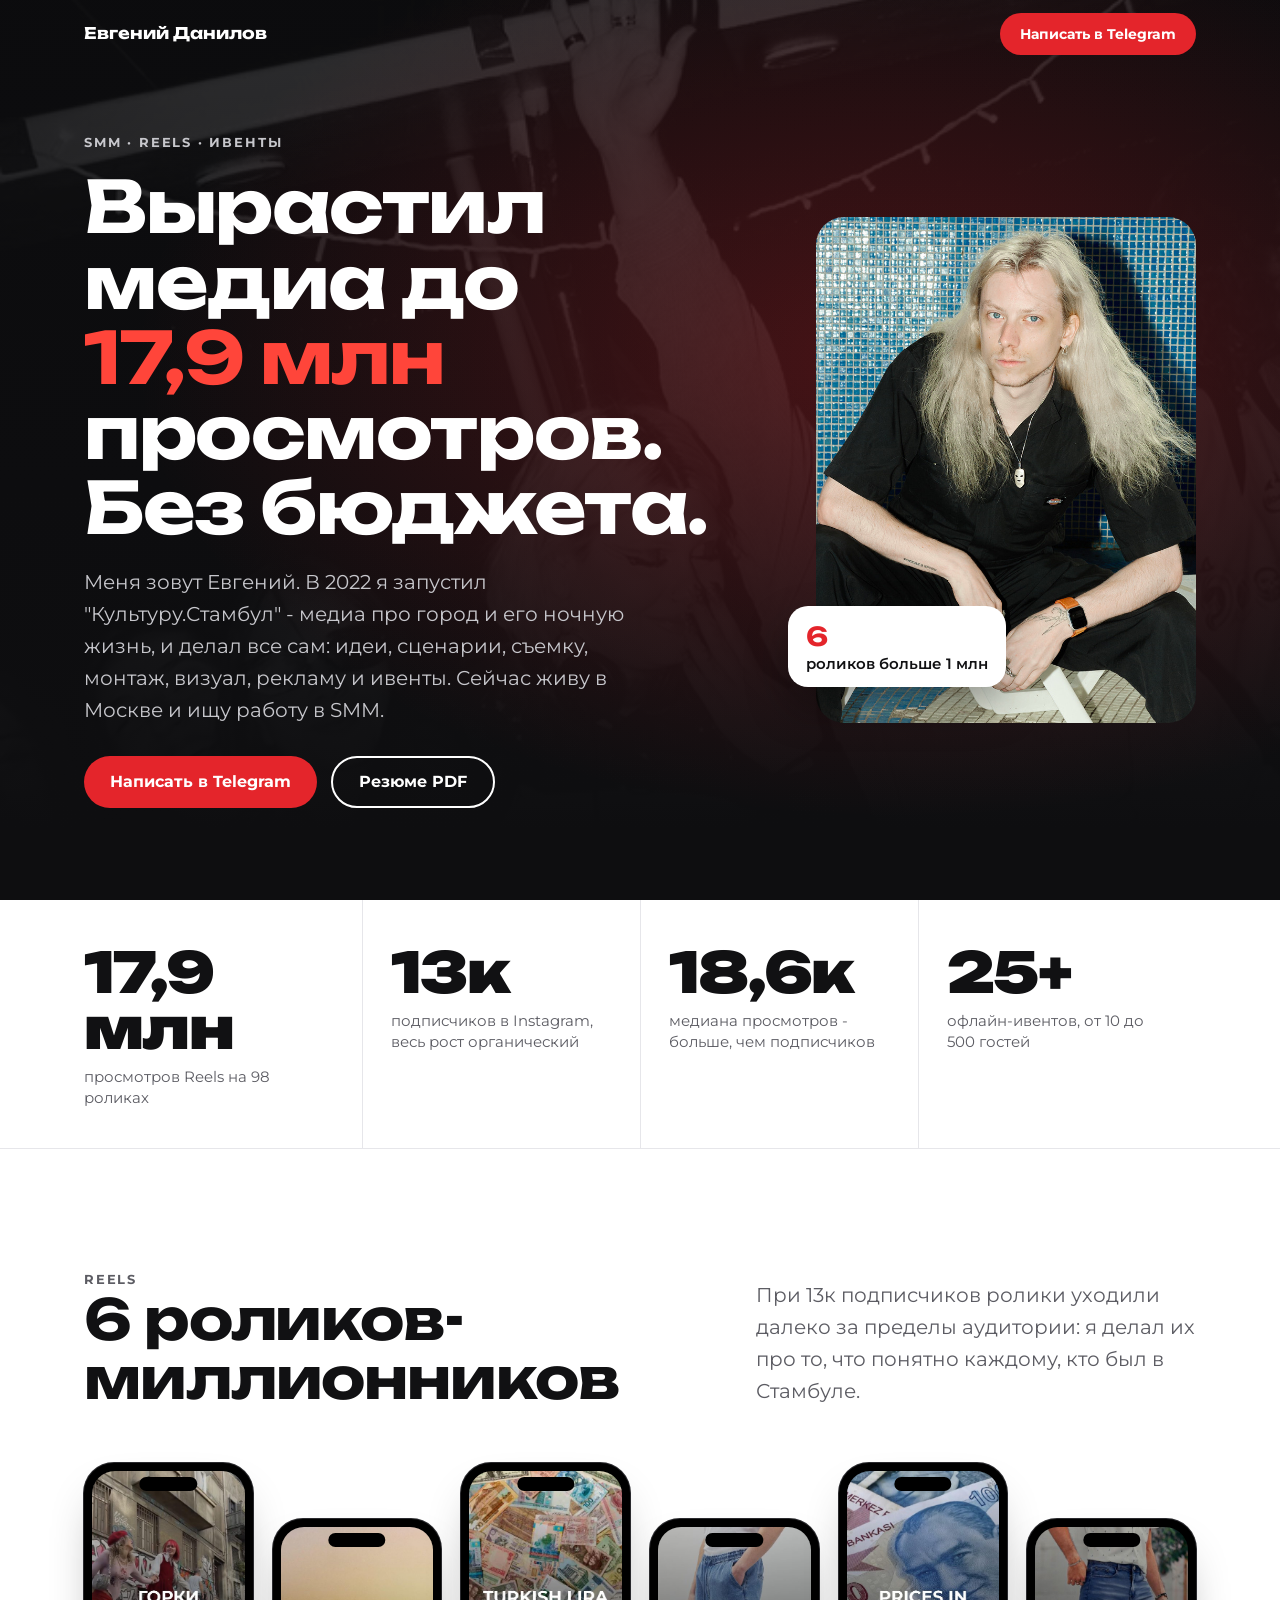
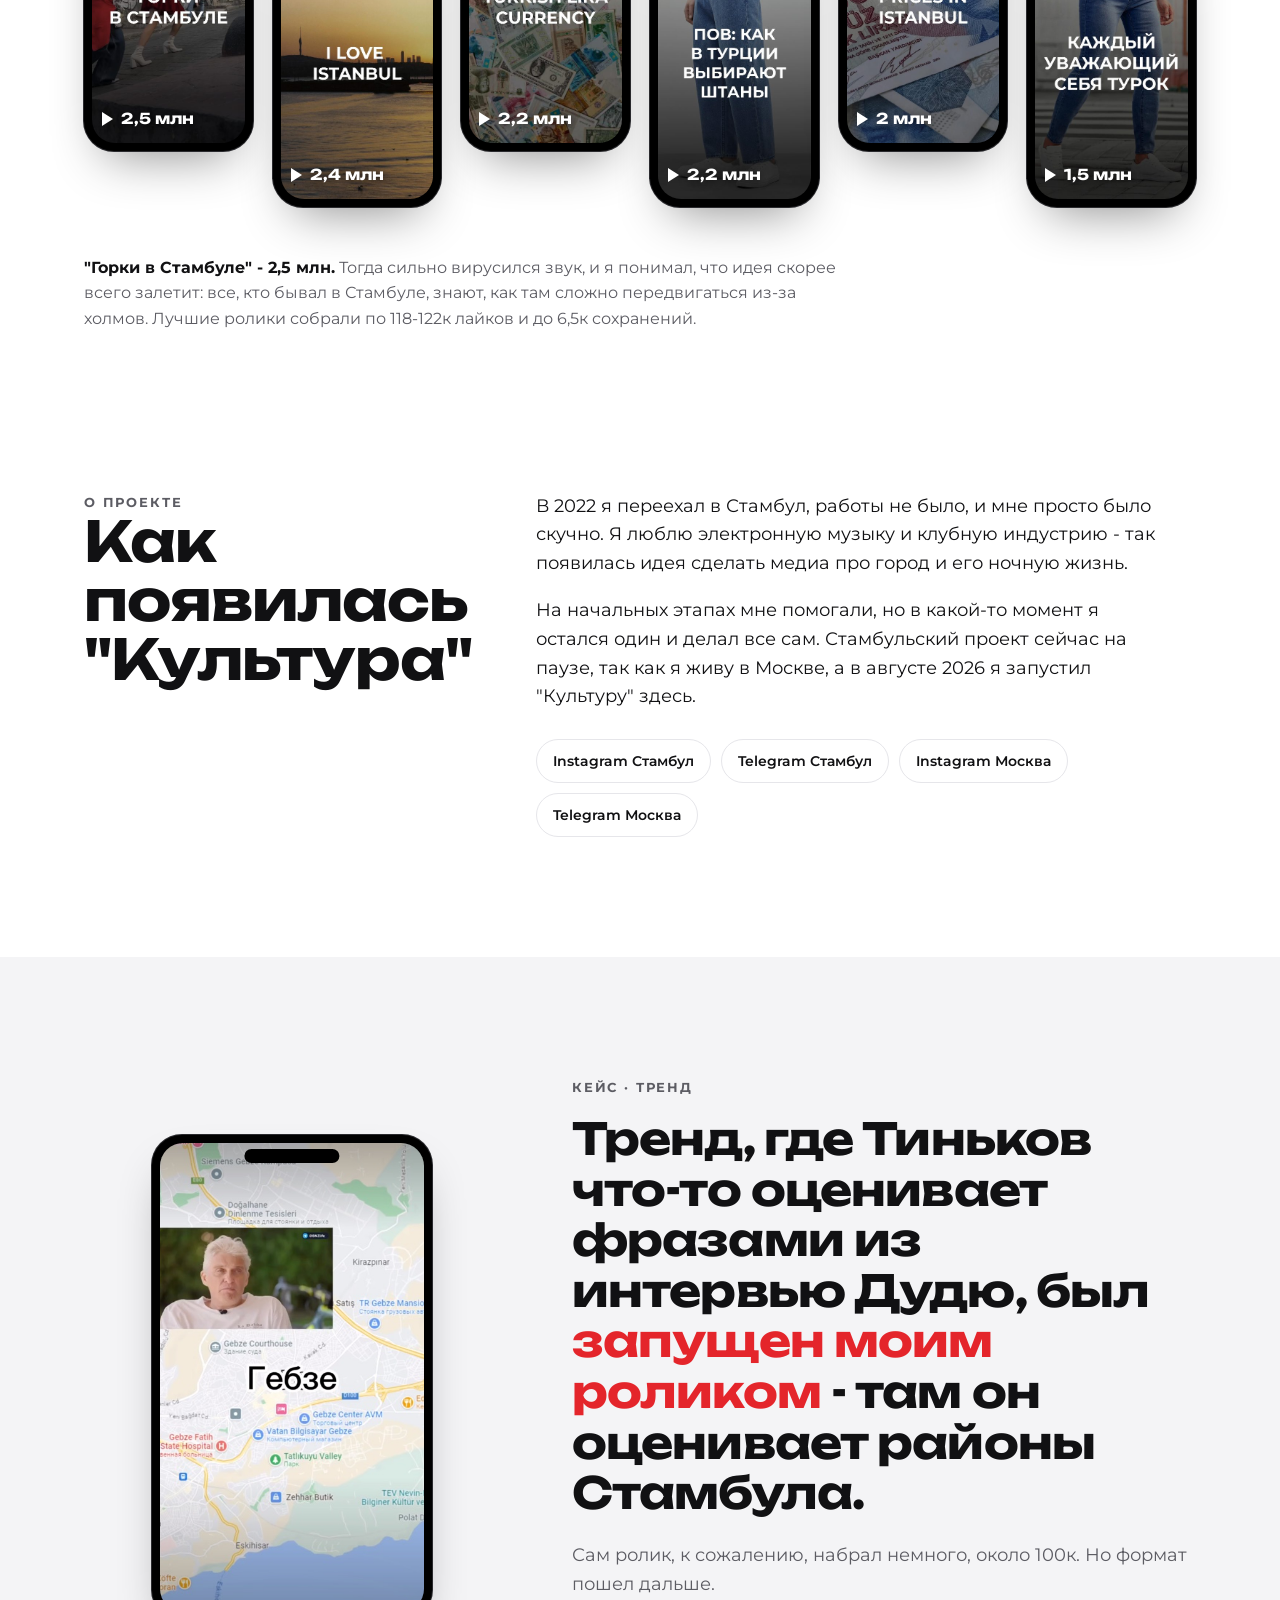
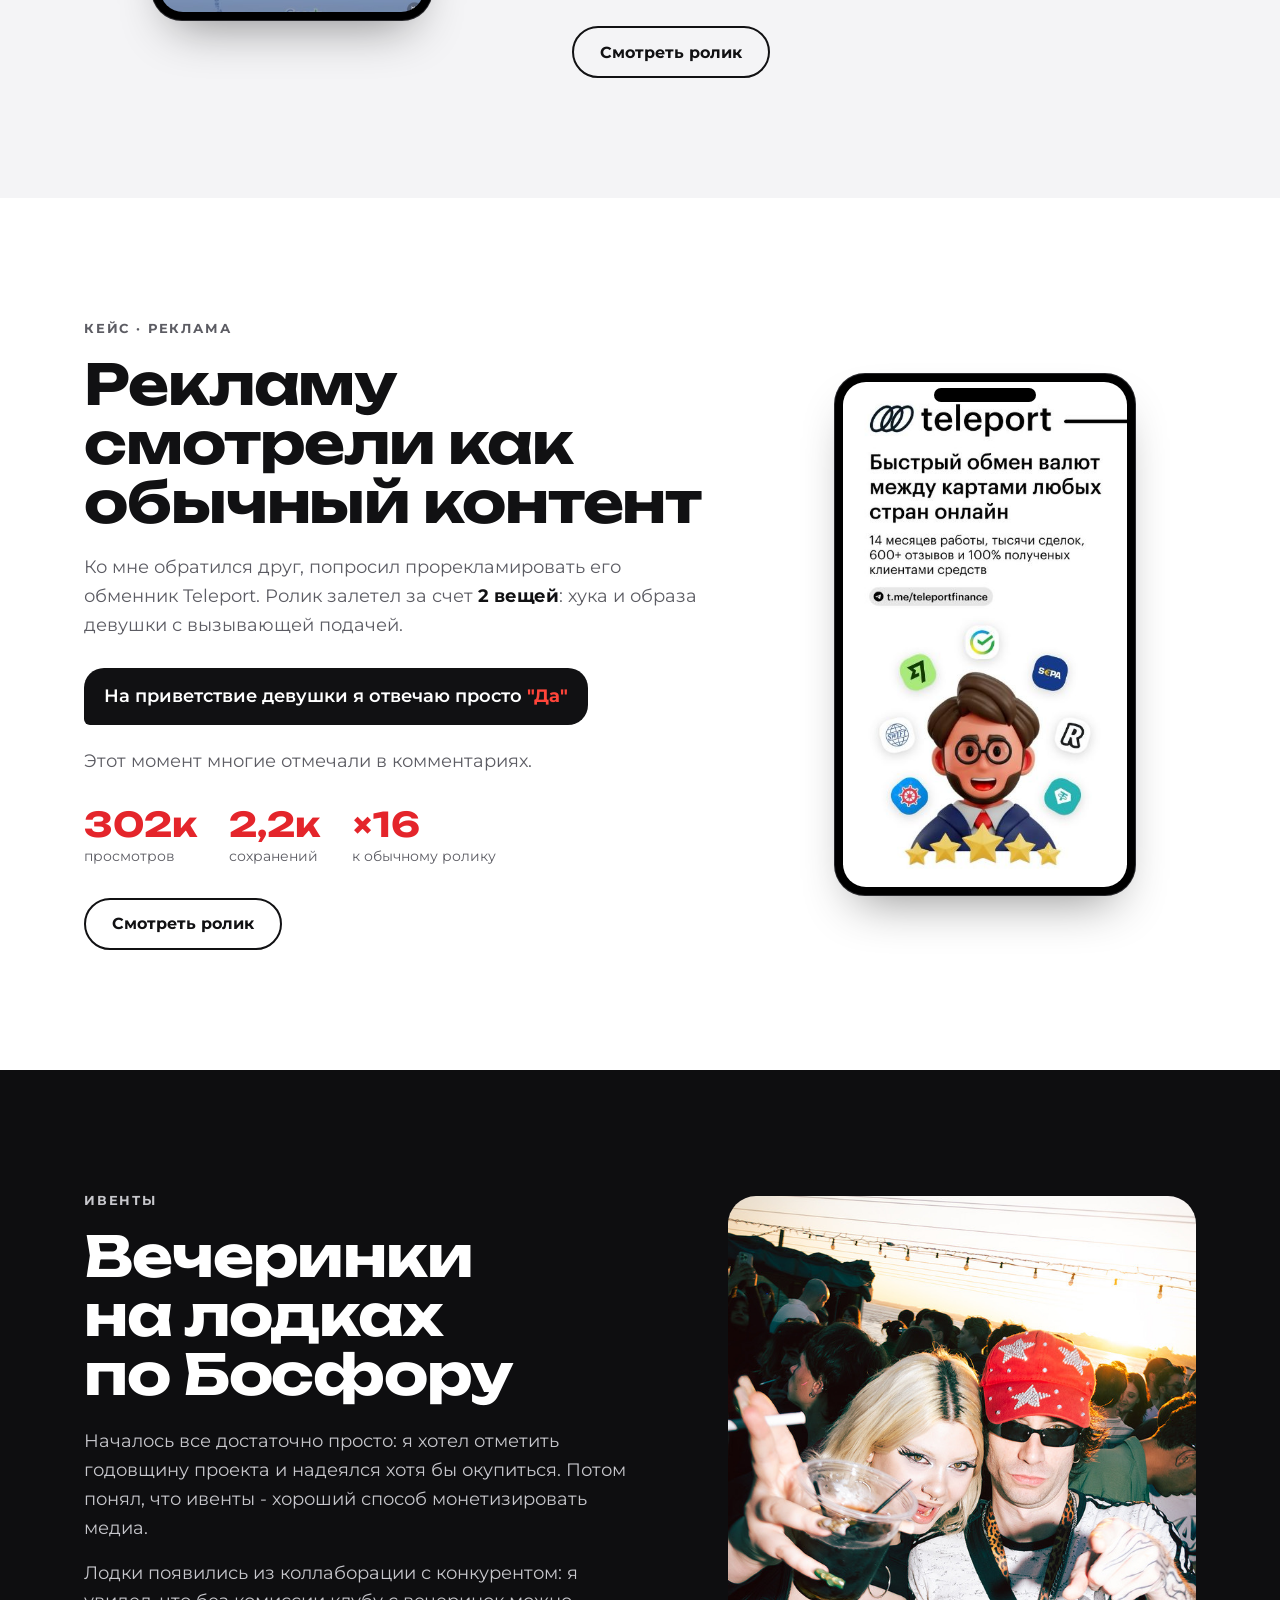
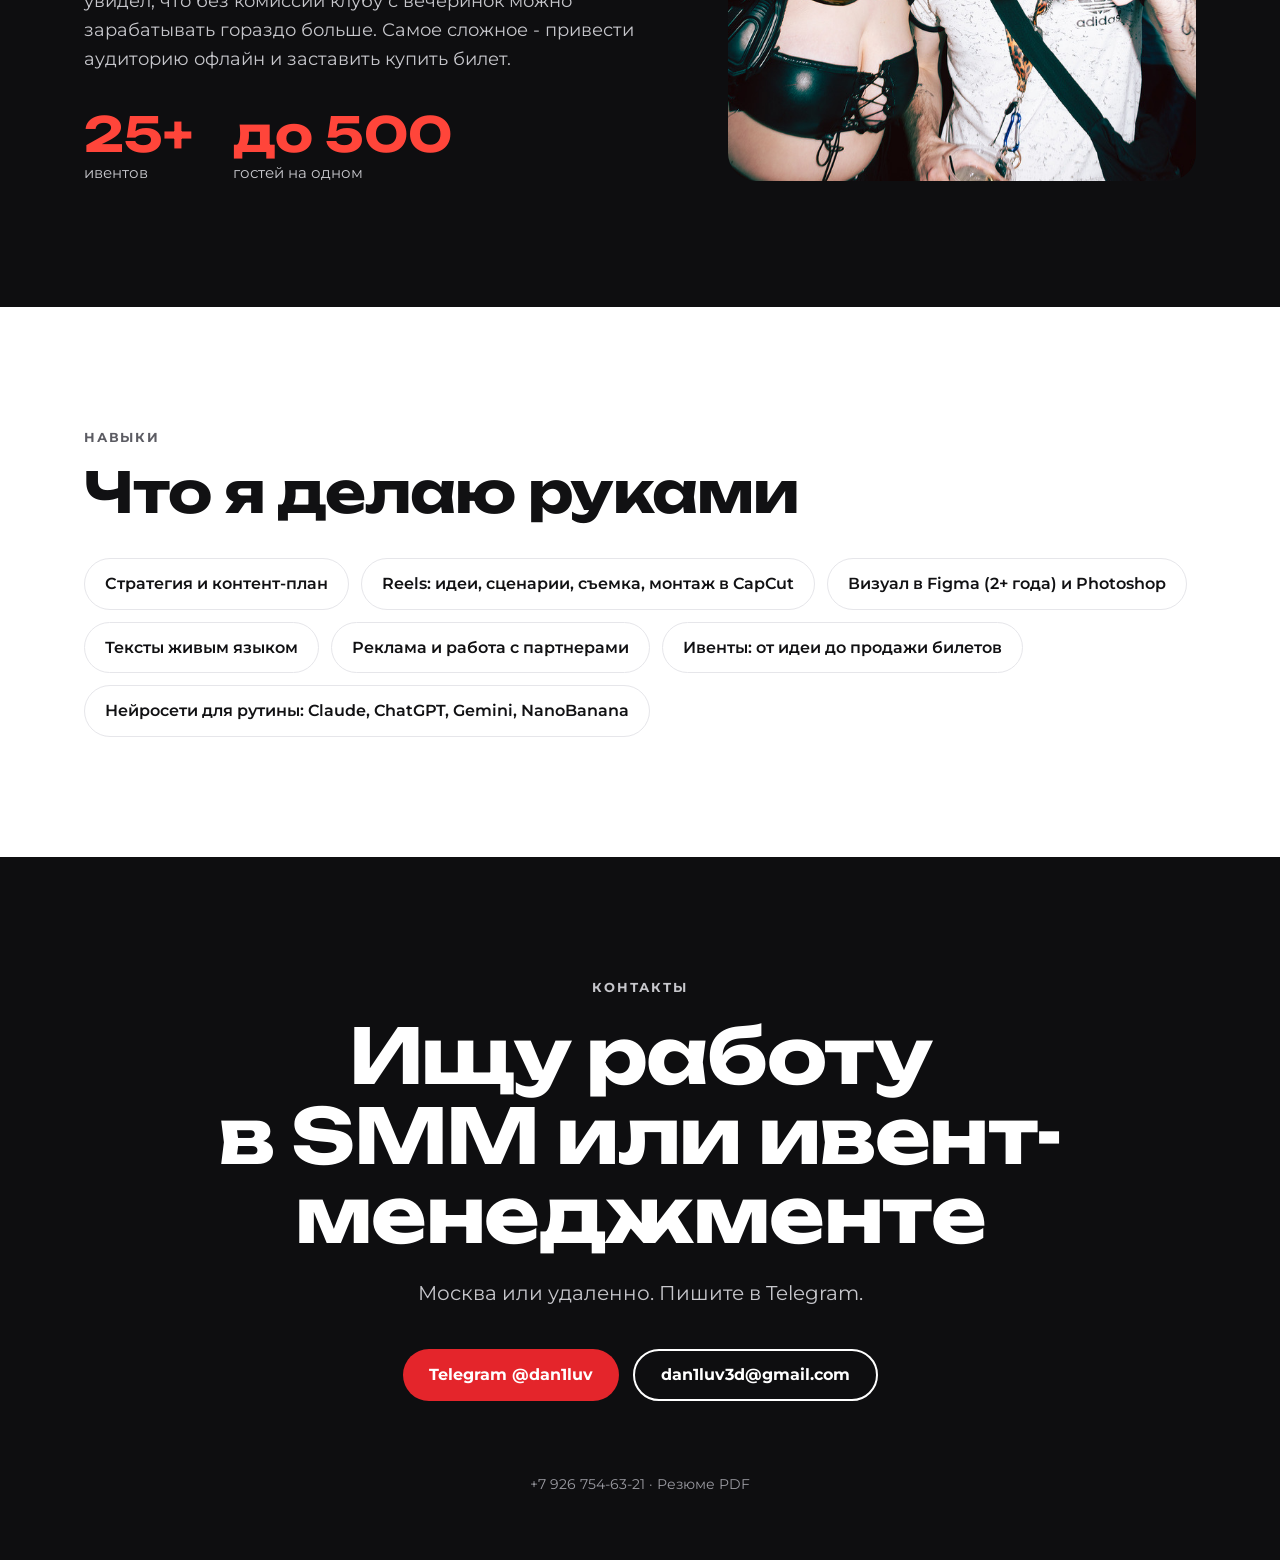
==== index.html @ 7346ef79 "Портфолио: первая версия Co-Authored-By: Claude Opus 5.5 <noreply@anthropic.com>" ====
<!doctype html>
<html lang="ru">
<head>
<meta charset="utf-8">
<meta name="viewport" content="width=device-width, initial-scale=1">
<title>Евгений Данилов - SMM и Reels</title>
<meta name="description" content="Вырастил медиа &quot;Культура.Стамбул&quot; с нуля без бюджета: 17,9 млн просмотров Reels, 6 роликов-миллионников, 25+ ивентов.">
<meta property="og:title" content="Евгений Данилов - SMM и Reels">
<meta property="og:description" content="17,9 млн просмотров Reels без бюджета. 6 роликов-миллионников. 25+ ивентов.">
<meta property="og:type" content="website">
<meta property="og:locale" content="ru_RU">
<meta property="og:url" content="https://dan1luv.github.io/">
<meta property="og:image" content="https://dan1luv.github.io/img/og.jpg">
<meta property="og:image:width" content="1200">
<meta property="og:image:height" content="630">
<meta name="twitter:card" content="summary_large_image">
<meta name="theme-color" content="#0e0e10">
<link rel="canonical" href="https://dan1luv.github.io/">
<link rel="icon" href="data:image/svg+xml,%3Csvg xmlns='http://www.w3.org/2000/svg' viewBox='0 0 64 64'%3E%3Crect width='64' height='64' rx='16' fill='%23e4252b'/%3E%3Ctext x='32' y='45' font-family='Arial Black,Arial,sans-serif' font-weight='900' font-size='36' fill='%23fff' text-anchor='middle'%3E%D0%95%D0%94%3C/text%3E%3C/svg%3E">
<script>document.documentElement.classList.add('js')</script>
<link rel="preconnect" href="https://fonts.googleapis.com">
<link rel="preconnect" href="https://fonts.gstatic.com" crossorigin>
<link href="https://fonts.googleapis.com/css2?family=Unbounded:wght@500;700;900&family=Montserrat:wght@400;500;600;700&display=swap" rel="stylesheet">
<style>
:root{
  --paper:#ffffff; --ink:#111113; --muted:#5c5c63; --line:#e6e6ea;
  --night:#0e0e10; --on-night:#ffffff; --on-night-2:#c7c7cc;
  --red:#e4252b; --red-hover:#c81d22; --red-on-night:#ff453a;
  --r:28px; --maxw:1160px;
  --display:"Unbounded", "Montserrat", system-ui, sans-serif;
  --body:"Montserrat", system-ui, -apple-system, "Segoe UI", sans-serif;
}
*{box-sizing:border-box;margin:0;padding:0}
html{scroll-behavior:smooth}
body{font-family:var(--body);font-size:18px;line-height:1.6;color:var(--ink);background:var(--paper);-webkit-font-smoothing:antialiased}
img{display:block;max-width:100%;height:auto}
a{color:inherit}
.wrap{max-width:var(--maxw);margin:0 auto;padding:0 24px}
.eyebrow{font-weight:700;font-size:13px;letter-spacing:.14em;text-transform:uppercase;color:var(--muted)}
.night .eyebrow{color:var(--on-night-2)}
h1,h2,h3{font-family:var(--display);font-weight:700;letter-spacing:-.02em;line-height:1.05}
h2{font-size:clamp(32px,5vw,56px)}
.lead{font-size:20px;color:var(--muted);max-width:620px}
.night{background:var(--night);color:var(--on-night)}
.night .lead{color:var(--on-night-2)}
.btn{display:inline-flex;align-items:center;gap:10px;min-height:52px;padding:0 26px;border-radius:999px;font-weight:700;font-size:16px;text-decoration:none;transition:background .2s,transform .2s,border-color .2s}
.btn-red{background:var(--red);color:#fff}
.btn-red:hover{background:var(--red-hover);transform:translateY(-2px)}
.btn-ghost{border:2px solid currentColor}
.btn-ghost:hover{transform:translateY(-2px)}
.btn:focus-visible,.reel:focus-visible,.chip:focus-visible{outline:3px solid var(--red-on-night);outline-offset:4px}

.bar{position:fixed;inset:0 0 auto 0;z-index:20;transition:background .3s,box-shadow .3s}
.bar .wrap{display:flex;align-items:center;justify-content:space-between;height:68px}
.bar .name:focus-visible{outline:3px solid var(--red-on-night);outline-offset:4px;border-radius:6px}
.bar .name{font-family:var(--display);font-weight:700;font-size:16px;color:#fff;text-decoration:none;transition:color .3s}
.bar .btn{min-height:42px;padding:0 20px;font-size:14px;gap:0}
.bar.dim{background:rgba(14,14,16,.72);backdrop-filter:blur(14px);-webkit-backdrop-filter:blur(14px)}
.bar.solid{background:rgba(255,255,255,.92);backdrop-filter:blur(14px);-webkit-backdrop-filter:blur(14px);box-shadow:0 1px 0 var(--line)}
.bar.solid .name{color:var(--ink)}

.hero{min-height:100vh;min-height:100svh;display:flex;align-items:center;padding:104px 0 64px;position:relative;overflow:hidden}
.hero::before{content:"";position:absolute;inset:0;background:url(img/party.jpg) center/cover;opacity:.18;filter:grayscale(1) contrast(1.1)}
.hero::after{content:"";position:absolute;inset:0;background:radial-gradient(ellipse at 70% 40%,rgba(228,37,43,.28),transparent 60%),linear-gradient(180deg,rgba(14,14,16,.2),var(--night) 92%)}
.hero .wrap{position:relative;z-index:1;display:grid;grid-template-columns:1.25fr .75fr;gap:56px;align-items:center}
.hero h1{font-size:clamp(38px,min(5.6vw,8.2vh),80px);margin:16px 0 20px}
.hero h1 em{font-style:normal;color:var(--red-on-night)}
.hero .lead{font-size:20px;max-width:560px}
.hero .ctas{display:flex;flex-wrap:wrap;gap:14px;margin-top:30px}
.hero .ctas .btn-ghost{color:#fff}
.hero-photo{position:relative;justify-self:end;width:min(100%,380px)}
.hero-photo img{border-radius:var(--r);aspect-ratio:3/4;object-fit:cover;object-position:50% 15%;width:100%}
.hero-photo .tag{position:absolute;left:-28px;bottom:36px;background:var(--paper);color:var(--ink);border-radius:20px;padding:14px 18px;box-shadow:0 20px 40px rgba(0,0,0,.35);font-weight:600;font-size:15px;line-height:1.3}
.hero-photo .tag b{display:block;font-family:var(--display);font-size:26px;color:var(--red)}

.stats{border-bottom:1px solid var(--line)}
.stats .wrap{display:grid;grid-template-columns:repeat(4,1fr)}
.stat{padding:44px 24px 40px 0}
.stat+.stat{padding-left:28px;border-left:1px solid var(--line)}
.stat b{display:block;font-family:var(--display);font-weight:900;font-size:clamp(34px,4.4vw,56px);letter-spacing:-.03em;line-height:1}
.stat span{display:block;margin-top:10px;font-size:15px;color:var(--muted);line-height:1.4}

.reels{padding:120px 0}
.reels .head{display:flex;justify-content:space-between;align-items:flex-end;gap:40px;margin-bottom:56px}
.reels .head .lead{max-width:440px}
.wall{align-items:start;display:grid;grid-template-columns:repeat(6,1fr);gap:20px}
.reel{position:relative;display:block;text-decoration:none;color:#fff;border-radius:30px;padding:8px;background:#000;box-shadow:0 0 0 1px #2a2a2e,0 24px 50px -20px rgba(0,0,0,.45);transition:transform .35s cubic-bezier(.2,.8,.2,1)}
.wall .reel:nth-child(even){margin-top:56px}
.reel::before{content:"";position:absolute;top:14px;left:50%;transform:translateX(-50%);width:34%;height:14px;border-radius:999px;background:#000;z-index:2}
.reel .screen{position:relative;border-radius:23px;overflow:hidden;aspect-ratio:9/16}
.reel img{width:100%;height:100%;object-fit:cover;transition:transform .5s}
.reel .views{position:absolute;left:10px;right:10px;bottom:12px;display:flex;align-items:center;gap:8px;font-weight:700;font-size:15px;text-shadow:0 1px 8px rgba(0,0,0,.6)}
.reel .views::before{content:"";width:0;height:0;border-left:11px solid #fff;border-top:7px solid transparent;border-bottom:7px solid transparent}
.reel .views b{font-family:var(--display)}
.reel:hover{transform:translateY(-10px) rotate(-1deg)}
.reel:hover img{transform:scale(1.06)}
.reels .note{margin-top:48px;color:var(--muted);font-size:16px;max-width:760px}
.reels .note b{color:var(--ink)}

.story{padding:40px 0 120px}
.story .wrap{display:grid;grid-template-columns:.7fr 1.3fr;gap:64px}
.story p{max-width:640px}
.story p+p{margin-top:18px}
.links{display:flex;flex-wrap:wrap;gap:10px;margin-top:28px}
.chip{display:inline-flex;align-items:center;min-height:44px;padding:0 16px;border:1px solid var(--line);border-radius:999px;font-size:14px;font-weight:600;text-decoration:none;transition:border-color .2s}
.chip:hover{border-color:var(--ink)}

.case{padding:120px 0}
.case .wrap{display:grid;grid-template-columns:1fr 1fr;gap:72px;align-items:center}
.quote{font-family:var(--display);font-weight:700;font-size:clamp(28px,3.6vw,44px);line-height:1.15;letter-spacing:-.02em;margin-top:16px}
.quote mark{background:none;color:var(--red)}
.case p:not(.quote):not(.eyebrow){margin-top:22px;color:var(--muted)}
.case p b{color:var(--ink)}
.case h2{margin-top:16px}
.phone-lg{justify-self:center;width:min(100%,300px)}
.kpis{display:flex;gap:32px;margin-top:32px;flex-wrap:wrap}
.kpis div b{display:block;font-family:var(--display);font-size:34px;color:var(--red);line-height:1;white-space:nowrap}
.kpis div span{font-size:14px;color:var(--muted)}
.hook{display:inline-block;margin-top:28px;background:var(--ink);color:#fff;border-radius:20px 20px 20px 6px;padding:14px 20px;font-weight:600}
.hook b{color:var(--red-on-night)}
.trend{background:#f4f4f6}
.trend .wrap{grid-template-columns:.8fr 1.2fr}
.trend .phone-lg{order:-1;width:min(100%,280px)}
.trend .btn,.case-btn{margin-top:28px}

.events{padding:120px 0}
.events .wrap{display:grid;grid-template-columns:1.1fr .9fr;gap:72px;align-items:center}
.events h2{margin:16px 0 24px}
.events p{color:var(--on-night-2);max-width:560px}
.events p+p{margin-top:16px}
.events .big{display:flex;flex-wrap:wrap;gap:24px 40px;margin-top:36px}
.events .big b{display:block;white-space:nowrap;font-family:var(--display);font-size:clamp(38px,6vw,48px);color:var(--red-on-night);line-height:1}
.events .big span{color:var(--on-night-2);font-size:15px}
.events figure img{border-radius:var(--r);aspect-ratio:4/5;object-fit:cover;width:100%}

.skills{padding:120px 0}
.skills h2{margin-top:16px}
.skills ul{list-style:none;display:flex;flex-wrap:wrap;gap:12px;margin-top:36px}
.skills li{border:1px solid var(--line);border-radius:999px;padding:12px 20px;font-weight:600;font-size:16px}
.contact{padding:120px 0 64px;text-align:center}
.contact h2{font-size:clamp(36px,6vw,76px);max-width:900px;margin:18px auto 0}
.contact .lead{margin:22px auto 0}
.contact .ctas{display:flex;justify-content:center;flex-wrap:wrap;gap:14px;margin-top:40px}
.contact .ctas .btn-ghost{color:#fff}
.contact small{display:block;margin-top:72px;color:#9a9aa1;font-size:14px}
.contact small a{text-decoration:none}

.js .rv{opacity:0;transform:translateY(28px);transition:opacity .8s ease,transform .8s cubic-bezier(.2,.8,.2,1)}
.js .rv.in{opacity:1;transform:none}
@media (prefers-reduced-motion:reduce){
  html{scroll-behavior:auto}
  .js .rv{opacity:1;transform:none;transition:none}
  .reel,.reel img,.btn{transition:none}
}
@media (max-width:980px){
  .wall{grid-template-columns:repeat(3,1fr)}
  .wall .reel:nth-child(even){margin-top:0}
  .wall .reel:nth-child(3n+2){margin-top:40px}
  .story .wrap,.case .wrap,.events .wrap{grid-template-columns:1fr;gap:40px}
  .reels .head{flex-direction:column;align-items:flex-start}
  .trend .phone-lg{order:0}
}
@media (max-width:720px){
  body{font-size:17px}
  .hero .wrap{grid-template-columns:1fr;gap:40px}
  .hero-photo{justify-self:start;width:min(80%,320px)}
  .hero-photo .tag{left:auto;right:-16px}
  .stats .wrap{grid-template-columns:1fr 1fr}
  .stat{padding:28px 12px 28px 0}
  .stat:nth-child(3){padding-left:0;border-left:0}
  .stat:nth-child(n+3){border-top:1px solid var(--line)}
  .wall{grid-template-columns:repeat(2,1fr);gap:14px}
  .wall .reel:nth-child(3n+2){margin-top:0}
  .wall .reel:nth-child(even){margin-top:36px}
  .reels,.case,.events,.skills{padding:80px 0}
  .bar .name{font-size:14px}
  .bar .btn{padding:0 16px;white-space:nowrap}
  .bar .name{white-space:nowrap}
  .bar .long{display:none}
}
</style>
</head>
<body>

<header class="bar" id="bar">
  <div class="wrap">
    <a class="name" href="#top">Евгений Данилов</a>
    <a class="btn btn-red" href="https://t.me/dan1luv" target="_blank" rel="noopener"><span class="long">Написать в&nbsp;</span>Telegram</a>
  </div>
</header>

<section class="hero night" id="top">
  <div class="wrap">
    <div>
      <p class="eyebrow">SMM · Reels · Ивенты</p>
      <h1>Вырастил медиа до <em>17,9&nbsp;млн</em> просмотров. Без бюджета.</h1>
      <p class="lead">Меня зовут Евгений. В 2022 я запустил "Культуру.Стамбул" - медиа про город и его ночную жизнь, и делал все сам: идеи, сценарии, съемку, монтаж, визуал, рекламу и ивенты. Сейчас живу в Москве и ищу работу в&nbsp;SMM.</p>
      <div class="ctas">
        <a class="btn btn-red" href="https://t.me/dan1luv" target="_blank" rel="noopener">Написать в Telegram</a>
        <a class="btn btn-ghost" href="https://drive.google.com/file/d/1KiIh1RaxD5HJk7oYUKaZbSrT0aZKg1KQ/view" target="_blank" rel="noopener">Резюме PDF</a>
      </div>
    </div>
    <div class="hero-photo rv">
      <img src="img/portrait.jpg" alt="Евгений Данилов" width="724" height="1086" fetchpriority="high">
      <div class="tag"><b>6</b>роликов больше 1 млн</div>
    </div>
  </div>
</section>

<section class="stats">
  <div class="wrap">
    <div class="stat rv"><b>17,9 млн</b><span>просмотров Reels на 98 роликах</span></div>
    <div class="stat rv"><b>13к</b><span>подписчиков в Instagram, весь рост органический</span></div>
    <div class="stat rv"><b>18,6к</b><span>медиана просмотров - больше, чем подписчиков</span></div>
    <div class="stat rv"><b>25+</b><span>офлайн-ивентов, от 10 до 500 гостей</span></div>
  </div>
</section>

<section class="reels" id="reels">
  <div class="wrap">
    <div class="head">
      <div>
        <p class="eyebrow">Reels</p>
        <h2 class="rv">6 роликов-<br>миллионников</h2>
      </div>
      <p class="lead rv">При 13к подписчиков ролики уходили далеко за пределы аудитории: я делал их про то, что понятно каждому, кто был в Стамбуле.</p>
    </div>
    <div class="wall">
      <a class="reel rv" href="https://www.instagram.com/reel/CxnhL2Et0W3/" target="_blank" rel="noopener"><div class="screen"><img src="img/reel-gorki.jpg" alt="Ролик Горки в Стамбуле" loading="lazy" width="420" height="747"><div class="views"><b>2,5 млн</b></div></div></a>
      <a class="reel rv" href="https://www.instagram.com/reel/C-96shXiM6N/" target="_blank" rel="noopener"><div class="screen"><img src="img/reel-oldays.jpg" alt="Ролик I love Istanbul" loading="lazy" width="420" height="747"><div class="views"><b>2,4 млн</b></div></div></a>
      <a class="reel rv" href="https://www.instagram.com/reel/C-w0KgyCMvy/" target="_blank" rel="noopener"><div class="screen"><img src="img/reel-lira.jpg" alt="Ролик Turkish Lira Currency" loading="lazy" width="420" height="747"><div class="views"><b>2,2 млн</b></div></div></a>
      <a class="reel rv" href="https://www.instagram.com/reel/CujcWejNJ4q/" target="_blank" rel="noopener"><div class="screen"><img src="img/reel-shtany.jpg" alt="Ролик ПОВ: как в Турции выбирают штаны" loading="lazy" width="420" height="747"><div class="views"><b>2,2 млн</b></div></div></a>
      <a class="reel rv" href="https://www.instagram.com/reel/C-U3ekOClpS/" target="_blank" rel="noopener"><div class="screen"><img src="img/reel-prices.jpg" alt="Ролик Prices in Istanbul" loading="lazy" width="420" height="747"><div class="views"><b>2 млн</b></div></div></a>
      <a class="reel rv" href="https://www.instagram.com/reel/CwxdGH5tsgr/" target="_blank" rel="noopener"><div class="screen"><img src="img/reel-turok.jpg" alt="Ролик Каждый уважающий себя турок" loading="lazy" width="420" height="747"><div class="views"><b>1,5 млн</b></div></div></a>
    </div>
    <p class="note rv"><b>"Горки в Стамбуле" - 2,5 млн.</b> Тогда сильно вирусился звук, и я понимал, что идея скорее всего залетит: все, кто бывал в Стамбуле, знают, как там сложно передвигаться из-за холмов. Лучшие ролики собрали по 118-122к лайков и до 6,5к сохранений.</p>
  </div>
</section>

<section class="story">
  <div class="wrap">
    <div>
      <p class="eyebrow">О проекте</p>
      <h2 class="rv">Как появилась "Культура"</h2>
    </div>
    <div class="rv">
      <p>В 2022 я переехал в Стамбул, работы не было, и мне просто было скучно. Я люблю электронную музыку и клубную индустрию - так появилась идея сделать медиа про город и его ночную жизнь.</p>
      <p>На начальных этапах мне помогали, но в какой-то момент я остался один и делал все сам. Стамбульский проект сейчас на паузе, так как я живу в Москве, а в августе 2026 я запустил "Культуру" здесь.</p>
      <div class="links">
        <a class="chip" href="https://www.instagram.com/istanbul.culture/" target="_blank" rel="noopener">Instagram Стамбул</a>
        <a class="chip" href="https://t.me/istanbulculture" target="_blank" rel="noopener">Telegram Стамбул</a>
        <a class="chip" href="https://www.instagram.com/culture.moscow/" target="_blank" rel="noopener">Instagram Москва</a>
        <a class="chip" href="https://t.me/msccult" target="_blank" rel="noopener">Telegram Москва</a>
      </div>
    </div>
  </div>
</section>

<section class="case trend">
  <div class="wrap">
    <div>
      <p class="eyebrow">Кейс · Тренд</p>
      <p class="quote rv">Тренд, где Тиньков что-то оценивает фразами из интервью Дудю, был <mark>запущен моим роликом</mark> - там он оценивает районы Стамбула.</p>
      <p class="rv">Сам ролик, к сожалению, набрал немного, около 100к. Но формат пошел дальше.</p>
      <a class="btn btn-ghost rv" href="https://www.instagram.com/reel/CuFLv8pRCA3/" target="_blank" rel="noopener">Смотреть ролик</a>
    </div>
    <div class="phone-lg rv">
      <a class="reel" href="https://www.instagram.com/reel/CuFLv8pRCA3/" target="_blank" rel="noopener"><div class="screen"><img src="img/reel-tinkov.jpg" alt="Ролик: Тиньков оценивает районы Стамбула" loading="lazy" width="444" height="747"></div></a>
    </div>
  </div>
</section>

<section class="case">
  <div class="wrap">
    <div>
      <p class="eyebrow">Кейс · Реклама</p>
      <h2 class="rv">Рекламу смотрели как обычный&nbsp;контент</h2>
      <p class="rv">Ко мне обратился друг, попросил прорекламировать его обменник Teleport. Ролик залетел за счет <b>2 вещей</b>: хука и образа девушки с вызывающей подачей.</p>
      <div class="hook rv">На приветствие девушки я отвечаю просто <b>"Да"</b></div>
      <p class="rv">Этот момент многие отмечали в комментариях.</p>
      <div class="kpis rv">
        <div><b>302к</b><span>просмотров</span></div>
        <div><b>2,2к</b><span>сохранений</span></div>
        <div><b>×16</b><span>к обычному ролику</span></div>
      </div>
      <a class="btn btn-ghost rv case-btn" href="https://www.instagram.com/reel/C-nkB7XCLq_/" target="_blank" rel="noopener">Смотреть ролик</a>
    </div>
    <div class="phone-lg rv">
      <a class="reel" href="https://www.instagram.com/reel/C-nkB7XCLq_/" target="_blank" rel="noopener"><div class="screen"><img src="img/teleport.jpg" alt="Рекламный ролик Teleport" loading="lazy" width="420" height="747"></div></a>
    </div>
  </div>
</section>

<section class="events night">
  <div class="wrap">
    <div>
      <p class="eyebrow">Ивенты</p>
      <h2 class="rv">Вечеринки на&nbsp;лодках по&nbsp;Босфору</h2>
      <p class="rv">Началось все достаточно просто: я хотел отметить годовщину проекта и надеялся хотя бы окупиться. Потом понял, что ивенты - хороший способ монетизировать медиа.</p>
      <p class="rv">Лодки появились из коллаборации с конкурентом: я увидел, что без комиссии клубу с вечеринок можно зарабатывать гораздо больше. Самое сложное - привести аудиторию офлайн и заставить купить билет.</p>
      <div class="big rv">
        <div><b>25+</b><span>ивентов</span></div>
        <div><b>до 500</b><span>гостей на одном</span></div>
      </div>
    </div>
    <figure class="rv"><img src="img/events.jpg" alt="Гости на вечеринке Культуры" loading="lazy" width="665" height="1182"></figure>
  </div>
</section>

<section class="skills">
  <div class="wrap">
    <p class="eyebrow">Навыки</p>
    <h2 class="rv">Что я делаю руками</h2>
    <ul class="rv">
      <li>Стратегия и контент-план</li>
      <li>Reels: идеи, сценарии, съемка, монтаж в CapCut</li>
      <li>Визуал в Figma (2+ года) и Photoshop</li>
      <li>Тексты живым языком</li>
      <li>Реклама и работа с партнерами</li>
      <li>Ивенты: от идеи до продажи билетов</li>
      <li>Нейросети для рутины: Claude, ChatGPT, Gemini, NanoBanana</li>
    </ul>
  </div>
</section>

<section class="contact night">
  <div class="wrap">
    <p class="eyebrow">Контакты</p>
    <h2 class="rv">Ищу работу в&nbsp;SMM или ивент-менеджменте</h2>
    <p class="lead rv">Москва или удаленно. Пишите в Telegram.</p>
    <div class="ctas rv">
      <a class="btn btn-red" href="https://t.me/dan1luv" target="_blank" rel="noopener">Telegram @dan1luv</a>
      <a class="btn btn-ghost" href="mailto:dan1luv3d@gmail.com">dan1luv3d@gmail.com</a>
    </div>
    <small><a href="tel:+79267546321">+7 926 754-63-21</a> · <a href="https://drive.google.com/file/d/1KiIh1RaxD5HJk7oYUKaZbSrT0aZKg1KQ/view" target="_blank" rel="noopener">Резюме PDF</a></small>
  </div>
</section>

<script>
(function(){
  var bar=document.getElementById('bar'), hero=document.getElementById('top');
  function onScroll(){ var solid=window.scrollY > hero.offsetHeight - 80; bar.classList.toggle('solid', solid); bar.classList.toggle('dim', !solid && window.scrollY > 10); }
  window.addEventListener('scroll', onScroll, {passive:true}); onScroll();
  var els=document.querySelectorAll('.rv');
  if(!('IntersectionObserver' in window)){ els.forEach(function(e){e.classList.add('in')}); return; }
  var io=new IntersectionObserver(function(entries){
    entries.forEach(function(en){ if(en.isIntersecting){ en.target.classList.add('in'); io.unobserve(en.target); } });
  },{threshold:.12, rootMargin:'0px 0px -40px 0px'});
  els.forEach(function(e,i){ e.style.transitionDelay=(i%6)*60+'ms'; io.observe(e); });
})();
</script>
</body>
</html>
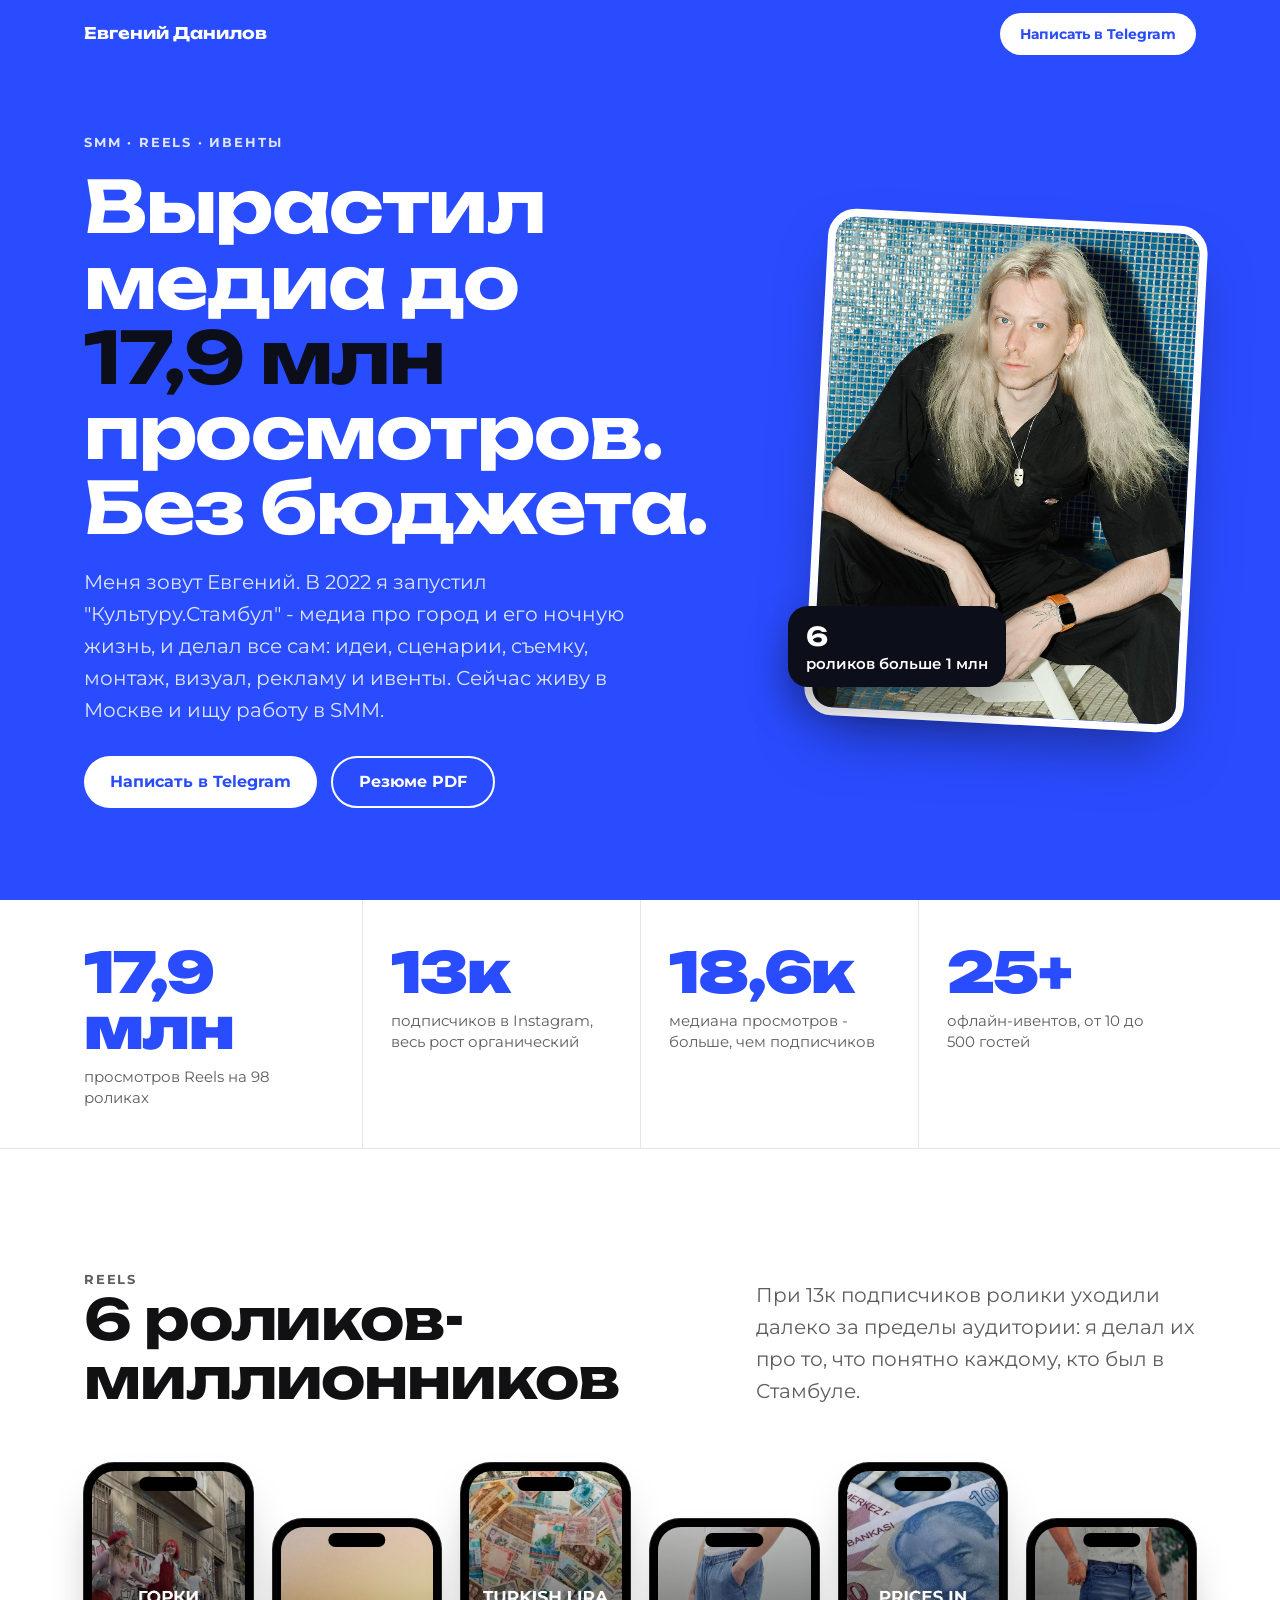
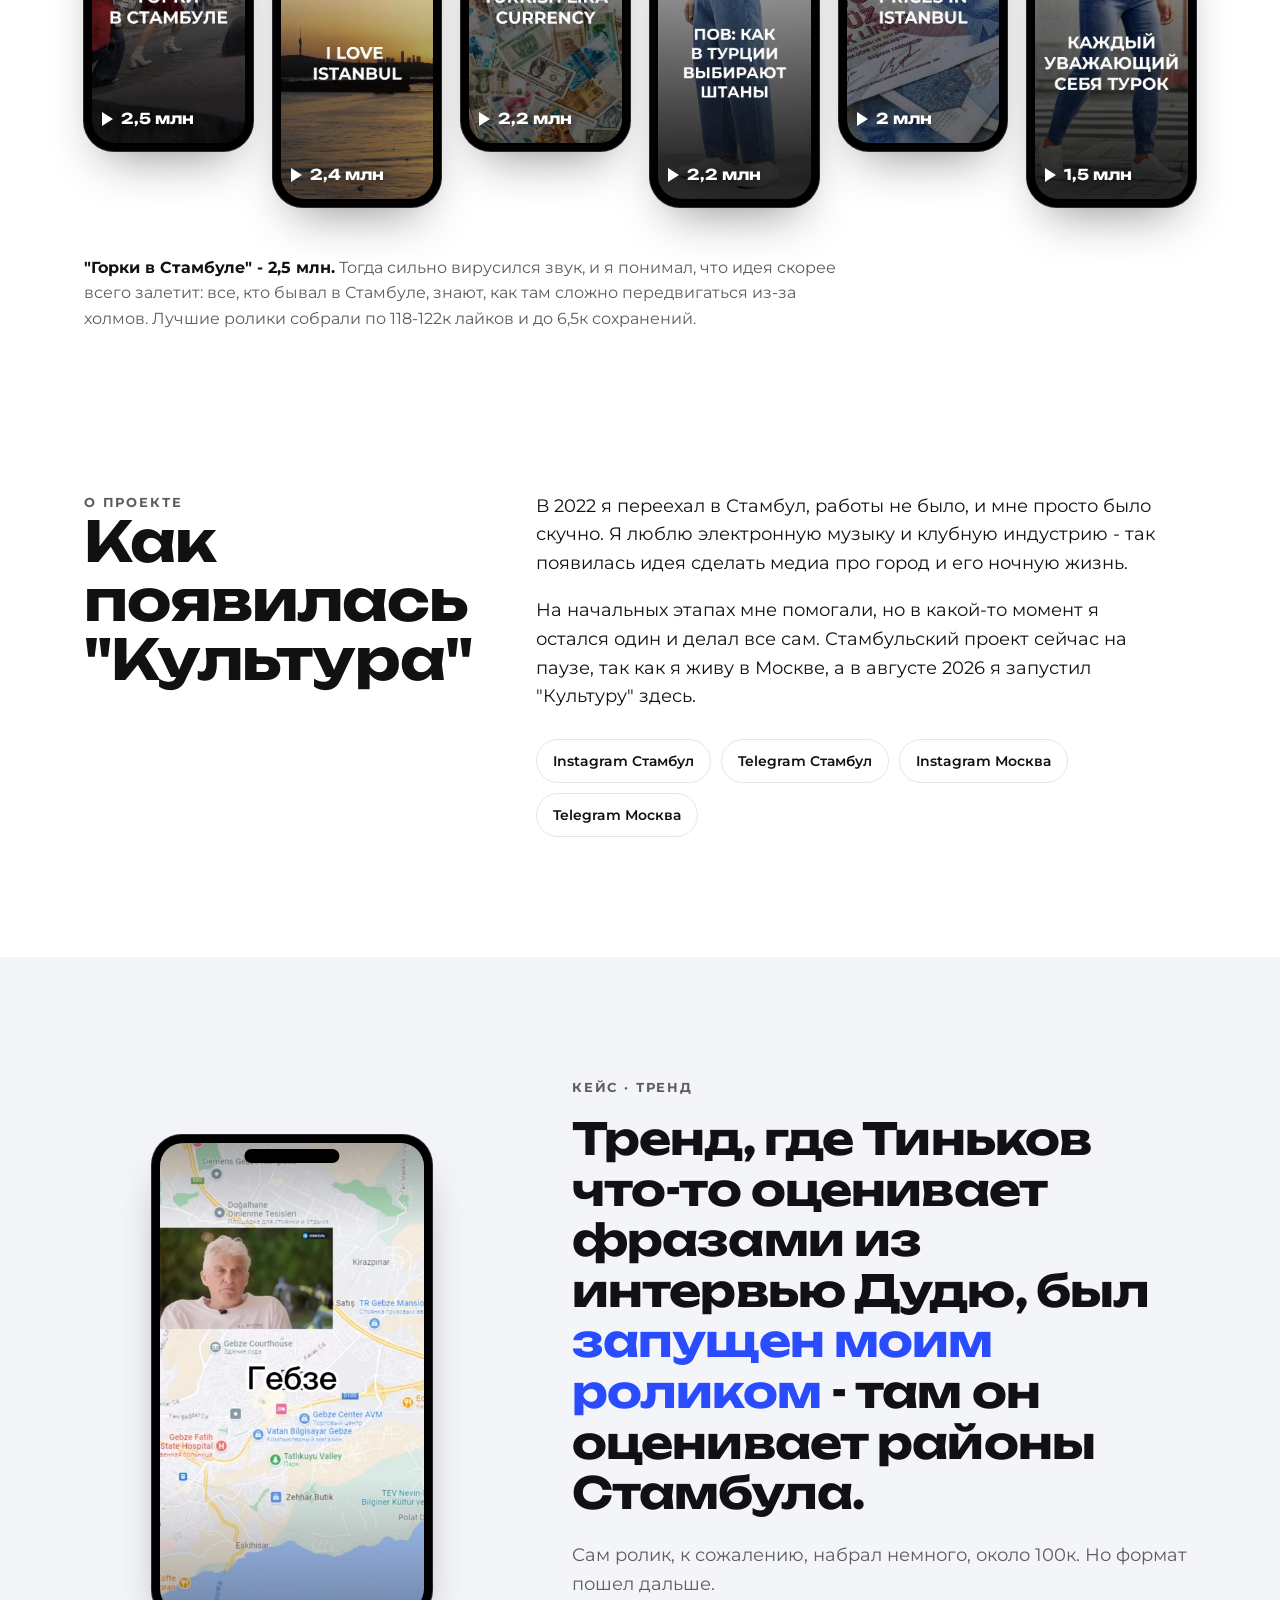
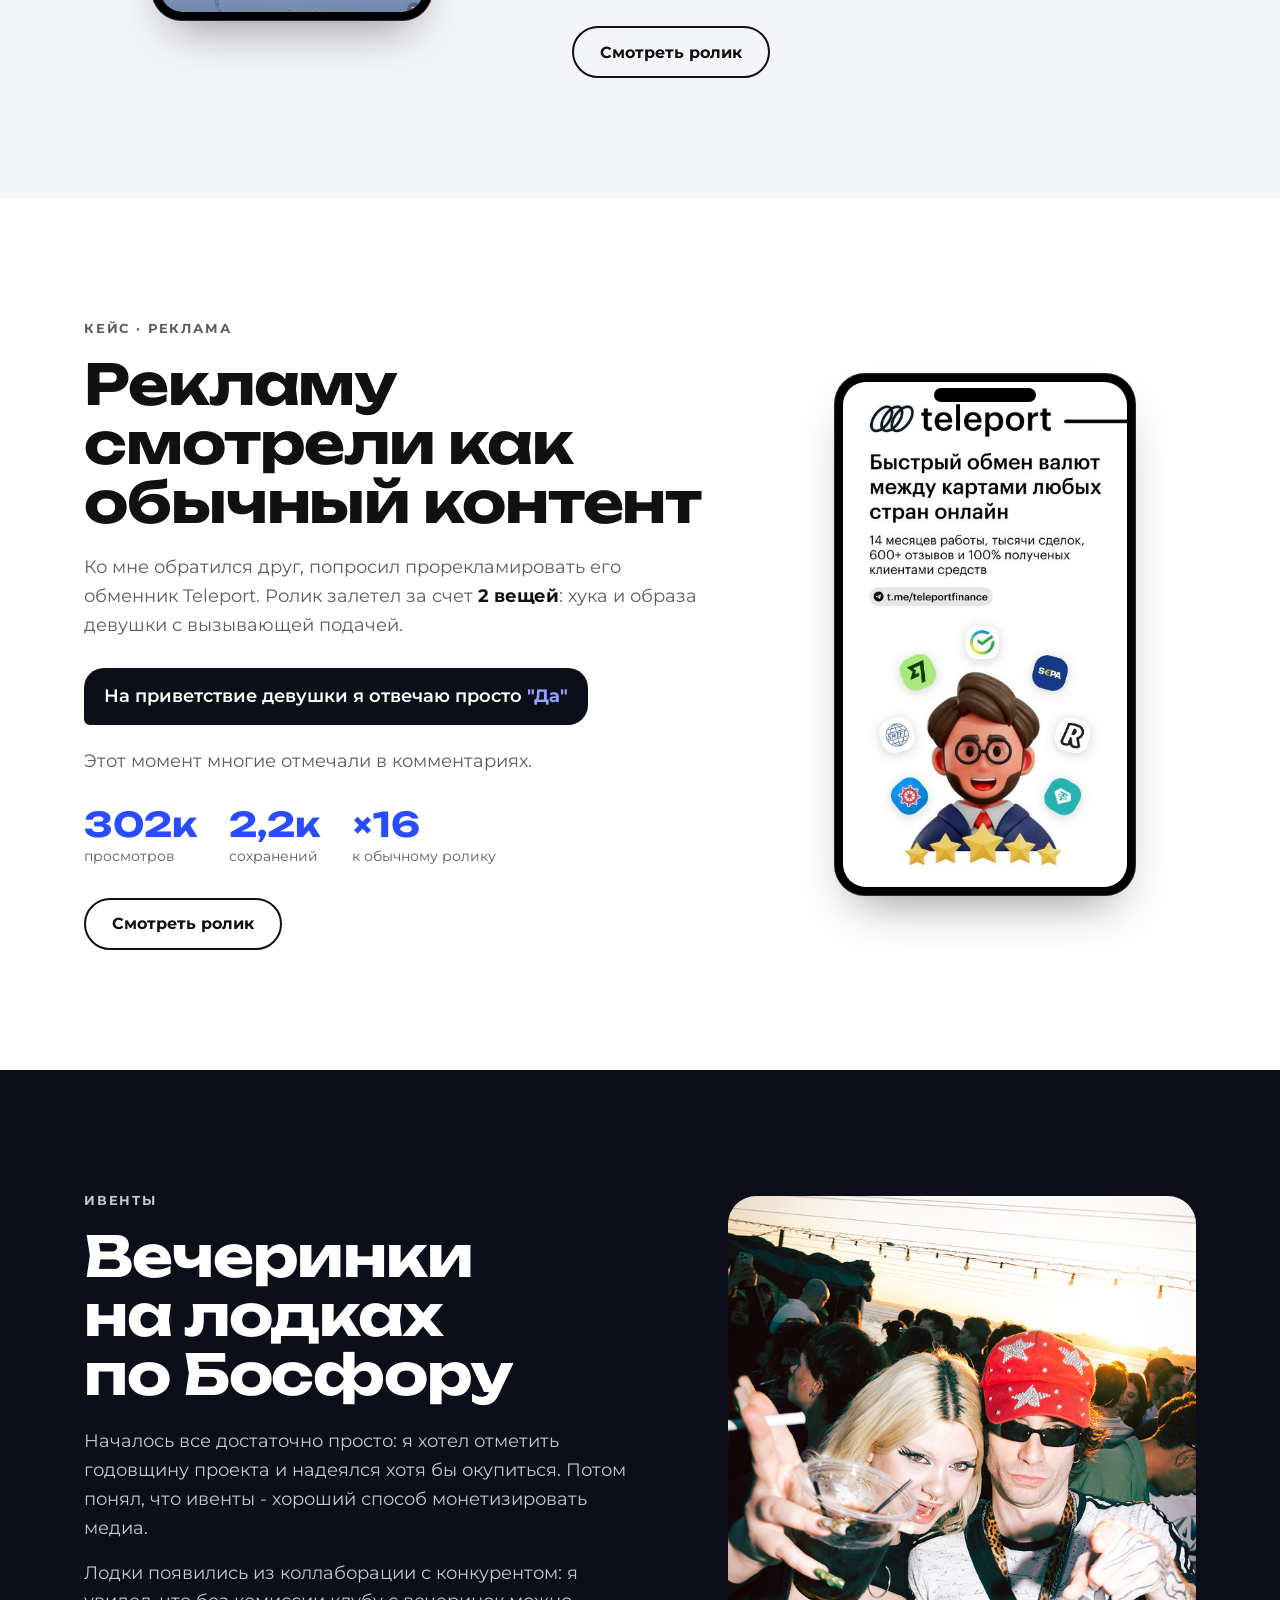
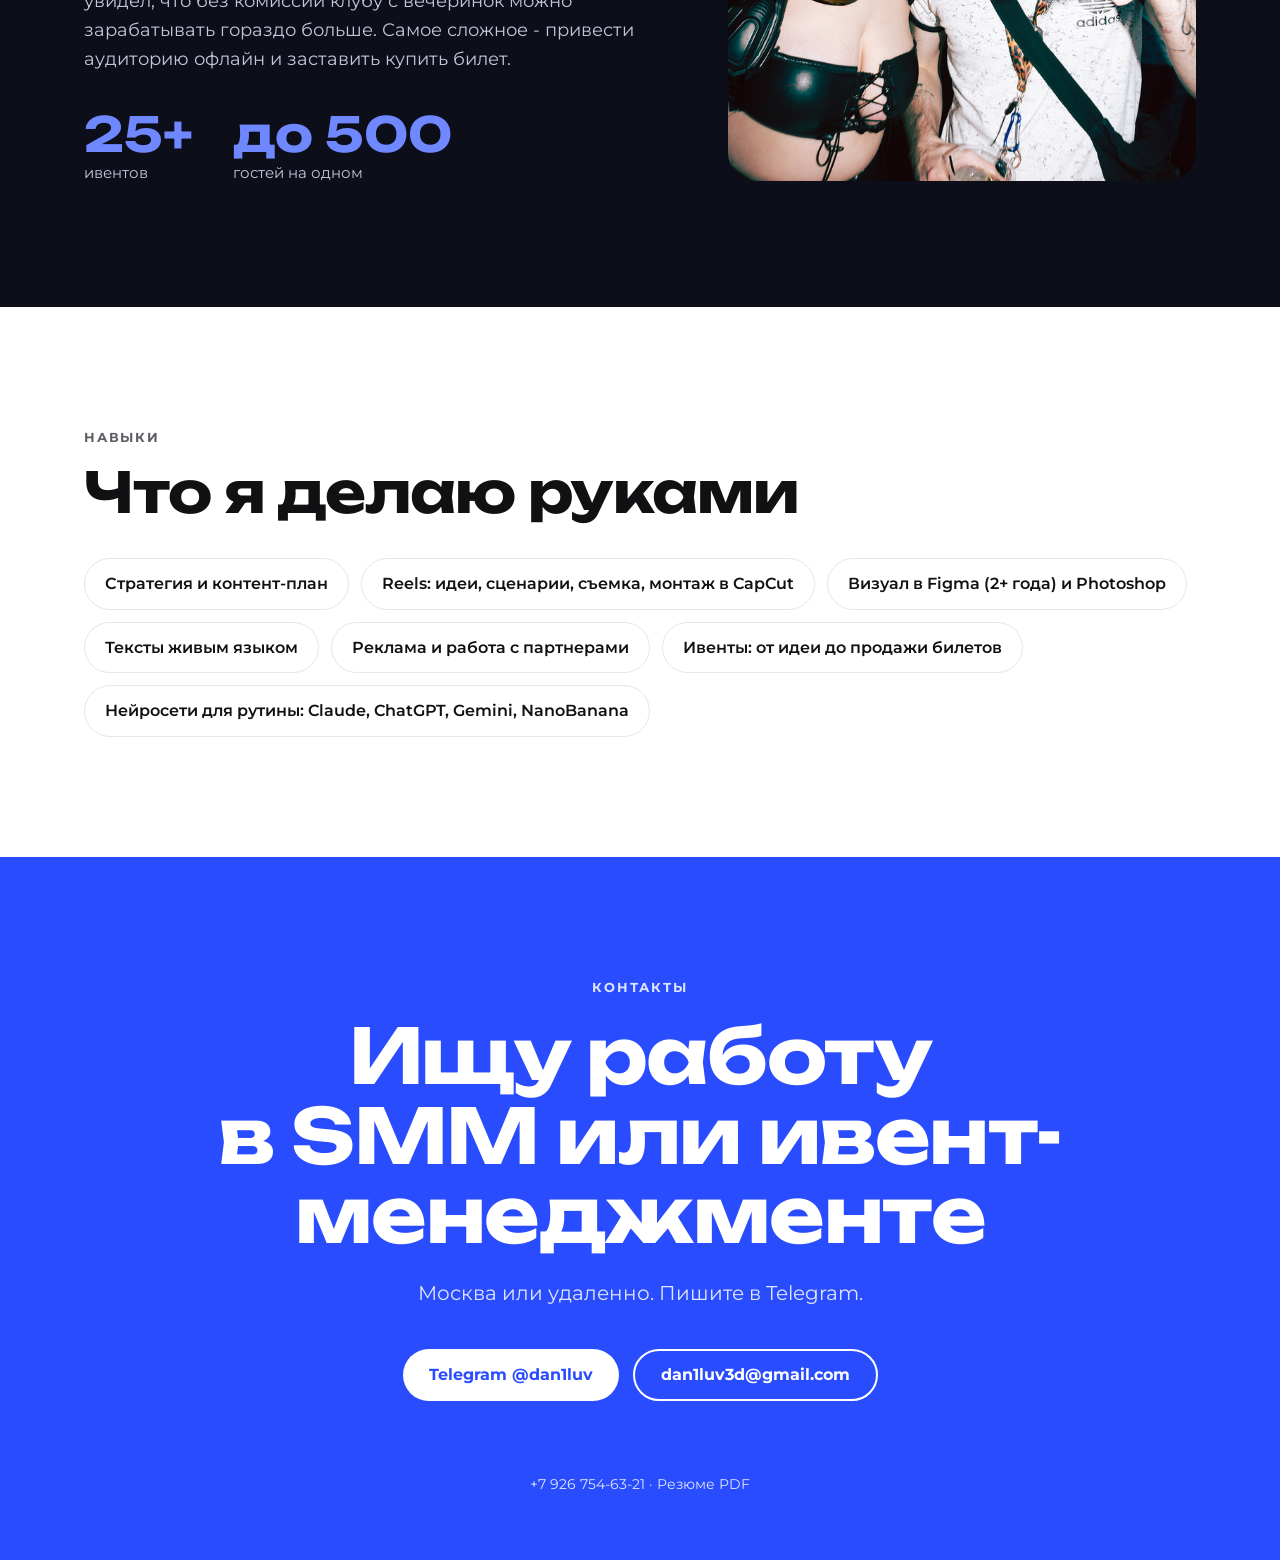
==== commit c88d2ddd: "Синяя палитра как в посте, ссылки на все ролики, кейс с Тиньковым Co-Authored-By: Claude Opus 5.5 <n" ====
--- a/index.html
+++ b/index.html
@@ -14,9 +14,9 @@
 <meta property="og:image:width" content="1200">
 <meta property="og:image:height" content="630">
 <meta name="twitter:card" content="summary_large_image">
-<meta name="theme-color" content="#0e0e10">
+<meta name="theme-color" content="#2a4cff">
 <link rel="canonical" href="https://dan1luv.github.io/">
-<link rel="icon" href="data:image/svg+xml,%3Csvg xmlns='http://www.w3.org/2000/svg' viewBox='0 0 64 64'%3E%3Crect width='64' height='64' rx='16' fill='%23e4252b'/%3E%3Ctext x='32' y='45' font-family='Arial Black,Arial,sans-serif' font-weight='900' font-size='36' fill='%23fff' text-anchor='middle'%3E%D0%95%D0%94%3C/text%3E%3C/svg%3E">
+<link rel="icon" href="data:image/svg+xml,%3Csvg xmlns='http://www.w3.org/2000/svg' viewBox='0 0 64 64'%3E%3Crect width='64' height='64' rx='16' fill='%232a4cff'/%3E%3Ctext x='32' y='45' font-family='Arial Black,Arial,sans-serif' font-weight='900' font-size='36' fill='%23fff' text-anchor='middle'%3E%D0%95%D0%94%3C/text%3E%3C/svg%3E">
 <script>document.documentElement.classList.add('js')</script>
 <link rel="preconnect" href="https://fonts.googleapis.com">
 <link rel="preconnect" href="https://fonts.gstatic.com" crossorigin>
@@ -24,8 +24,8 @@
 <style>
 :root{
   --paper:#ffffff; --ink:#111113; --muted:#5c5c63; --line:#e6e6ea;
-  --night:#0e0e10; --on-night:#ffffff; --on-night-2:#c7c7cc;
-  --red:#e4252b; --red-hover:#c81d22; --red-on-night:#ff453a;
+  --night:#0c0e1a; --on-night:#ffffff; --on-night-2:#c3c7d6; --blue:#2a4cff; --blue-hover:#1d3ae6; --on-blue-2:#dfe5ff; --soft:#f4f5f9;
+  --red:#2a4cff; --red-hover:#1d3ae6; --red-on-night:#6f88ff;
   --r:28px; --maxw:1160px;
   --display:"Unbounded", "Montserrat", system-ui, sans-serif;
   --body:"Montserrat", system-ui, -apple-system, "Segoe UI", sans-serif;
@@ -43,6 +43,12 @@
 .lead{font-size:20px;color:var(--muted);max-width:620px}
 .night{background:var(--night);color:var(--on-night)}
 .night .lead{color:var(--on-night-2)}
+.blue{background:var(--blue);color:#fff}
+.blue .eyebrow{color:var(--on-blue-2)}
+.blue .lead{color:var(--on-blue-2)}
+.blue .btn-red{background:#fff;color:var(--blue)}
+.blue .btn-red:hover{background:var(--night);color:#fff}
+.blue .btn:focus-visible{outline-color:#fff}
 .btn{display:inline-flex;align-items:center;gap:10px;min-height:52px;padding:0 26px;border-radius:999px;font-weight:700;font-size:16px;text-decoration:none;transition:background .2s,transform .2s,border-color .2s}
 .btn-red{background:var(--red);color:#fff}
 .btn-red:hover{background:var(--red-hover);transform:translateY(-2px)}
@@ -54,30 +60,29 @@
 .bar .wrap{display:flex;align-items:center;justify-content:space-between;height:68px}
 .bar .name:focus-visible{outline:3px solid var(--red-on-night);outline-offset:4px;border-radius:6px}
 .bar .name{font-family:var(--display);font-weight:700;font-size:16px;color:#fff;text-decoration:none;transition:color .3s}
+.bar:not(.solid) .btn-red{background:#fff;color:var(--blue)}
 .bar .btn{min-height:42px;padding:0 20px;font-size:14px;gap:0}
-.bar.dim{background:rgba(14,14,16,.72);backdrop-filter:blur(14px);-webkit-backdrop-filter:blur(14px)}
+.bar.dim{background:rgba(42,76,255,.85);backdrop-filter:blur(14px);-webkit-backdrop-filter:blur(14px)}
 .bar.solid{background:rgba(255,255,255,.92);backdrop-filter:blur(14px);-webkit-backdrop-filter:blur(14px);box-shadow:0 1px 0 var(--line)}
 .bar.solid .name{color:var(--ink)}
 
 .hero{min-height:100vh;min-height:100svh;display:flex;align-items:center;padding:104px 0 64px;position:relative;overflow:hidden}
-.hero::before{content:"";position:absolute;inset:0;background:url(img/party.jpg) center/cover;opacity:.18;filter:grayscale(1) contrast(1.1)}
-.hero::after{content:"";position:absolute;inset:0;background:radial-gradient(ellipse at 70% 40%,rgba(228,37,43,.28),transparent 60%),linear-gradient(180deg,rgba(14,14,16,.2),var(--night) 92%)}
 .hero .wrap{position:relative;z-index:1;display:grid;grid-template-columns:1.25fr .75fr;gap:56px;align-items:center}
 .hero h1{font-size:clamp(38px,min(5.6vw,8.2vh),80px);margin:16px 0 20px}
-.hero h1 em{font-style:normal;color:var(--red-on-night)}
+.hero h1 em{font-style:normal;color:var(--night)}
 .hero .lead{font-size:20px;max-width:560px}
 .hero .ctas{display:flex;flex-wrap:wrap;gap:14px;margin-top:30px}
 .hero .ctas .btn-ghost{color:#fff}
 .hero-photo{position:relative;justify-self:end;width:min(100%,380px)}
-.hero-photo img{border-radius:var(--r);aspect-ratio:3/4;object-fit:cover;object-position:50% 15%;width:100%}
-.hero-photo .tag{position:absolute;left:-28px;bottom:36px;background:var(--paper);color:var(--ink);border-radius:20px;padding:14px 18px;box-shadow:0 20px 40px rgba(0,0,0,.35);font-weight:600;font-size:15px;line-height:1.3}
-.hero-photo .tag b{display:block;font-family:var(--display);font-size:26px;color:var(--red)}
+.hero-photo img{border:8px solid #fff;transform:rotate(3deg);box-shadow:0 30px 60px -20px rgba(12,14,26,.5);border-radius:var(--r);aspect-ratio:3/4;object-fit:cover;object-position:50% 15%;width:100%}
+.hero-photo .tag{position:absolute;left:-28px;bottom:36px;background:var(--night);color:#fff;border-radius:20px;padding:14px 18px;box-shadow:0 20px 40px rgba(0,0,0,.35);font-weight:600;font-size:15px;line-height:1.3}
+.hero-photo .tag b{display:block;font-family:var(--display);font-size:26px;color:#fff}
 
 .stats{border-bottom:1px solid var(--line)}
 .stats .wrap{display:grid;grid-template-columns:repeat(4,1fr)}
 .stat{padding:44px 24px 40px 0}
 .stat+.stat{padding-left:28px;border-left:1px solid var(--line)}
-.stat b{display:block;font-family:var(--display);font-weight:900;font-size:clamp(34px,4.4vw,56px);letter-spacing:-.03em;line-height:1}
+.stat b{display:block;color:var(--blue);font-family:var(--display);font-weight:900;font-size:clamp(34px,4.4vw,56px);letter-spacing:-.03em;line-height:1}
 .stat span{display:block;margin-top:10px;font-size:15px;color:var(--muted);line-height:1.4}
 
 .reels{padding:120px 0}
@@ -116,9 +121,9 @@
 .kpis{display:flex;gap:32px;margin-top:32px;flex-wrap:wrap}
 .kpis div b{display:block;font-family:var(--display);font-size:34px;color:var(--red);line-height:1;white-space:nowrap}
 .kpis div span{font-size:14px;color:var(--muted)}
-.hook{display:inline-block;margin-top:28px;background:var(--ink);color:#fff;border-radius:20px 20px 20px 6px;padding:14px 20px;font-weight:600}
-.hook b{color:var(--red-on-night)}
-.trend{background:#f4f4f6}
+.hook{display:inline-block;margin-top:28px;background:var(--night);color:#fff;border-radius:20px 20px 20px 6px;padding:14px 20px;font-weight:600}
+.hook b{color:#8ea2ff}
+.trend{background:var(--soft)}
 .trend .wrap{grid-template-columns:.8fr 1.2fr}
 .trend .phone-lg{order:-1;width:min(100%,280px)}
 .trend .btn,.case-btn{margin-top:28px}
@@ -142,7 +147,7 @@
 .contact .lead{margin:22px auto 0}
 .contact .ctas{display:flex;justify-content:center;flex-wrap:wrap;gap:14px;margin-top:40px}
 .contact .ctas .btn-ghost{color:#fff}
-.contact small{display:block;margin-top:72px;color:#9a9aa1;font-size:14px}
+.contact small{display:block;margin-top:72px;color:var(--on-blue-2);font-size:14px}
 .contact small a{text-decoration:none}
 
 .js .rv{opacity:0;transform:translateY(28px);transition:opacity .8s ease,transform .8s cubic-bezier(.2,.8,.2,1)}
@@ -189,7 +194,7 @@
   </div>
 </header>
 
-<section class="hero night" id="top">
+<section class="hero blue" id="top">
   <div class="wrap">
     <div>
       <p class="eyebrow">SMM · Reels · Ивенты</p>
@@ -323,7 +328,7 @@
   </div>
 </section>
 
-<section class="contact night">
+<section class="contact blue">
   <div class="wrap">
     <p class="eyebrow">Контакты</p>
     <h2 class="rv">Ищу работу в&nbsp;SMM или ивент-менеджменте</h2>
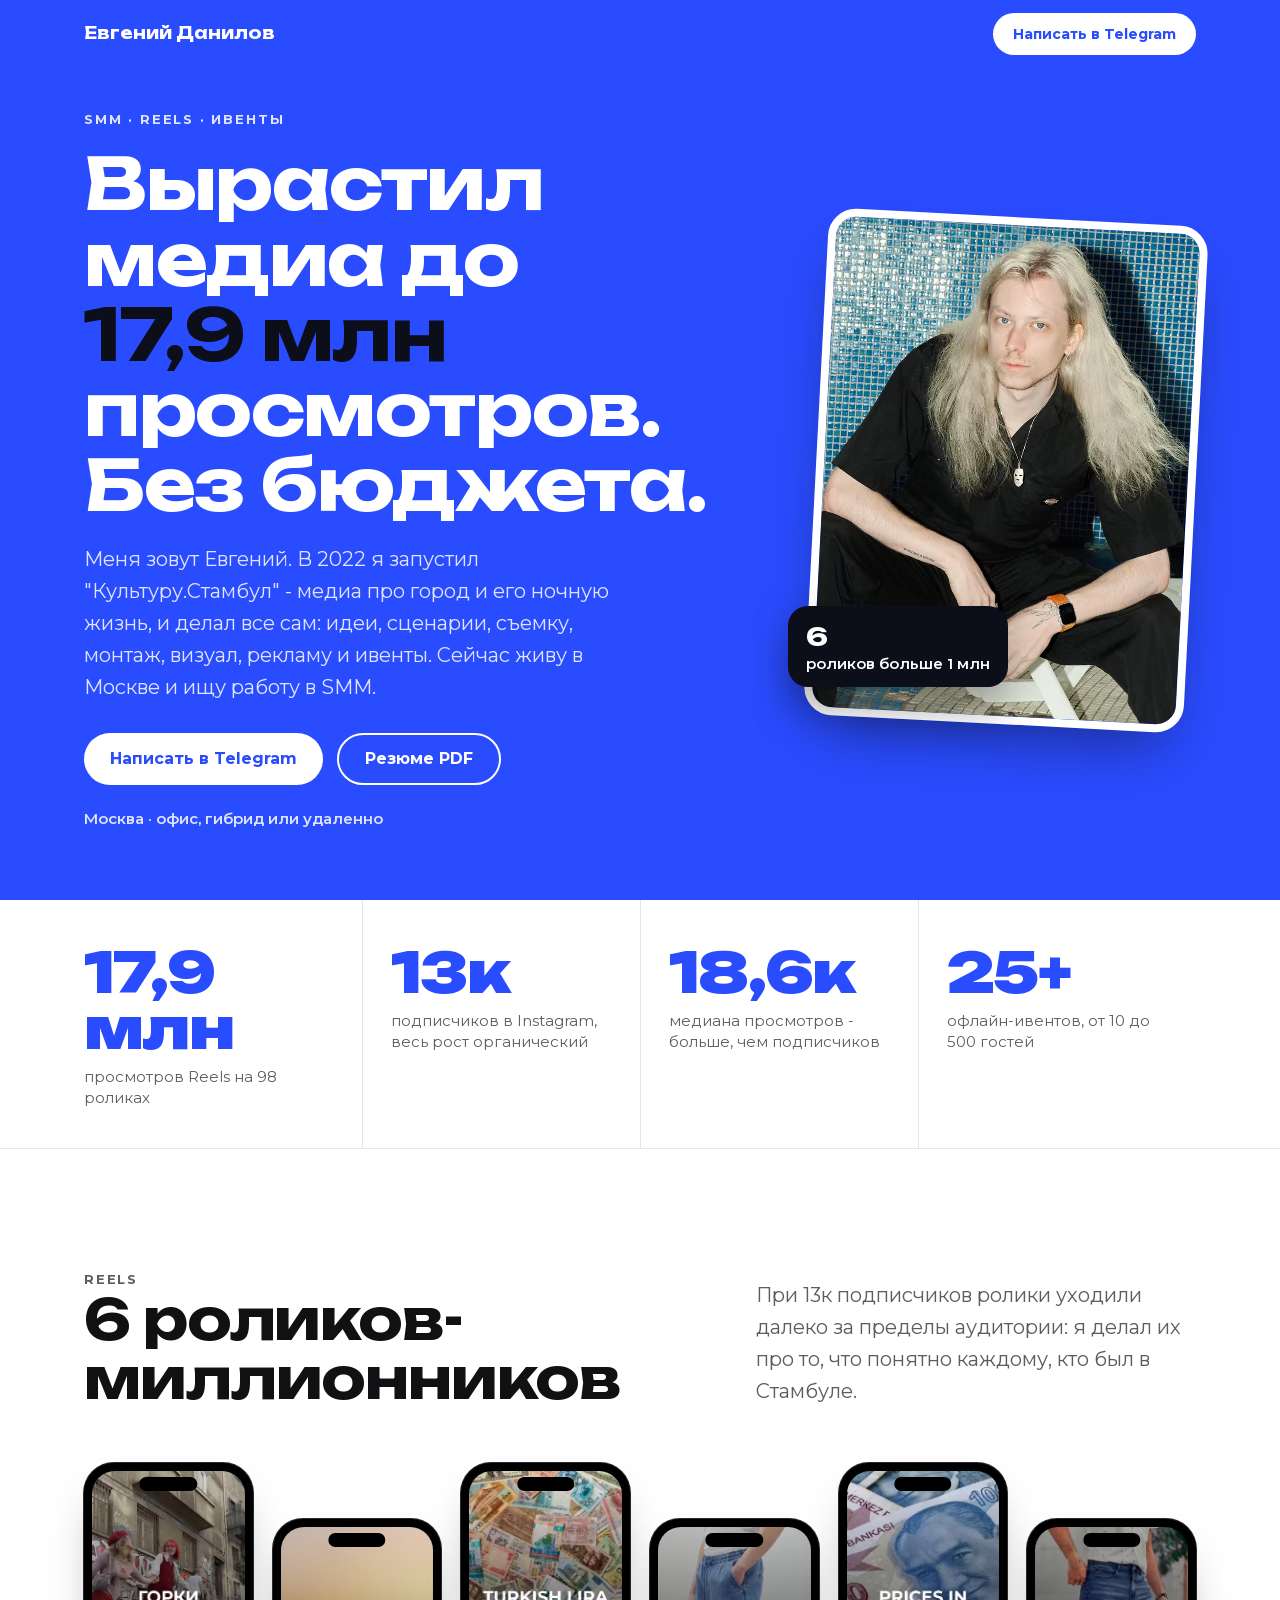
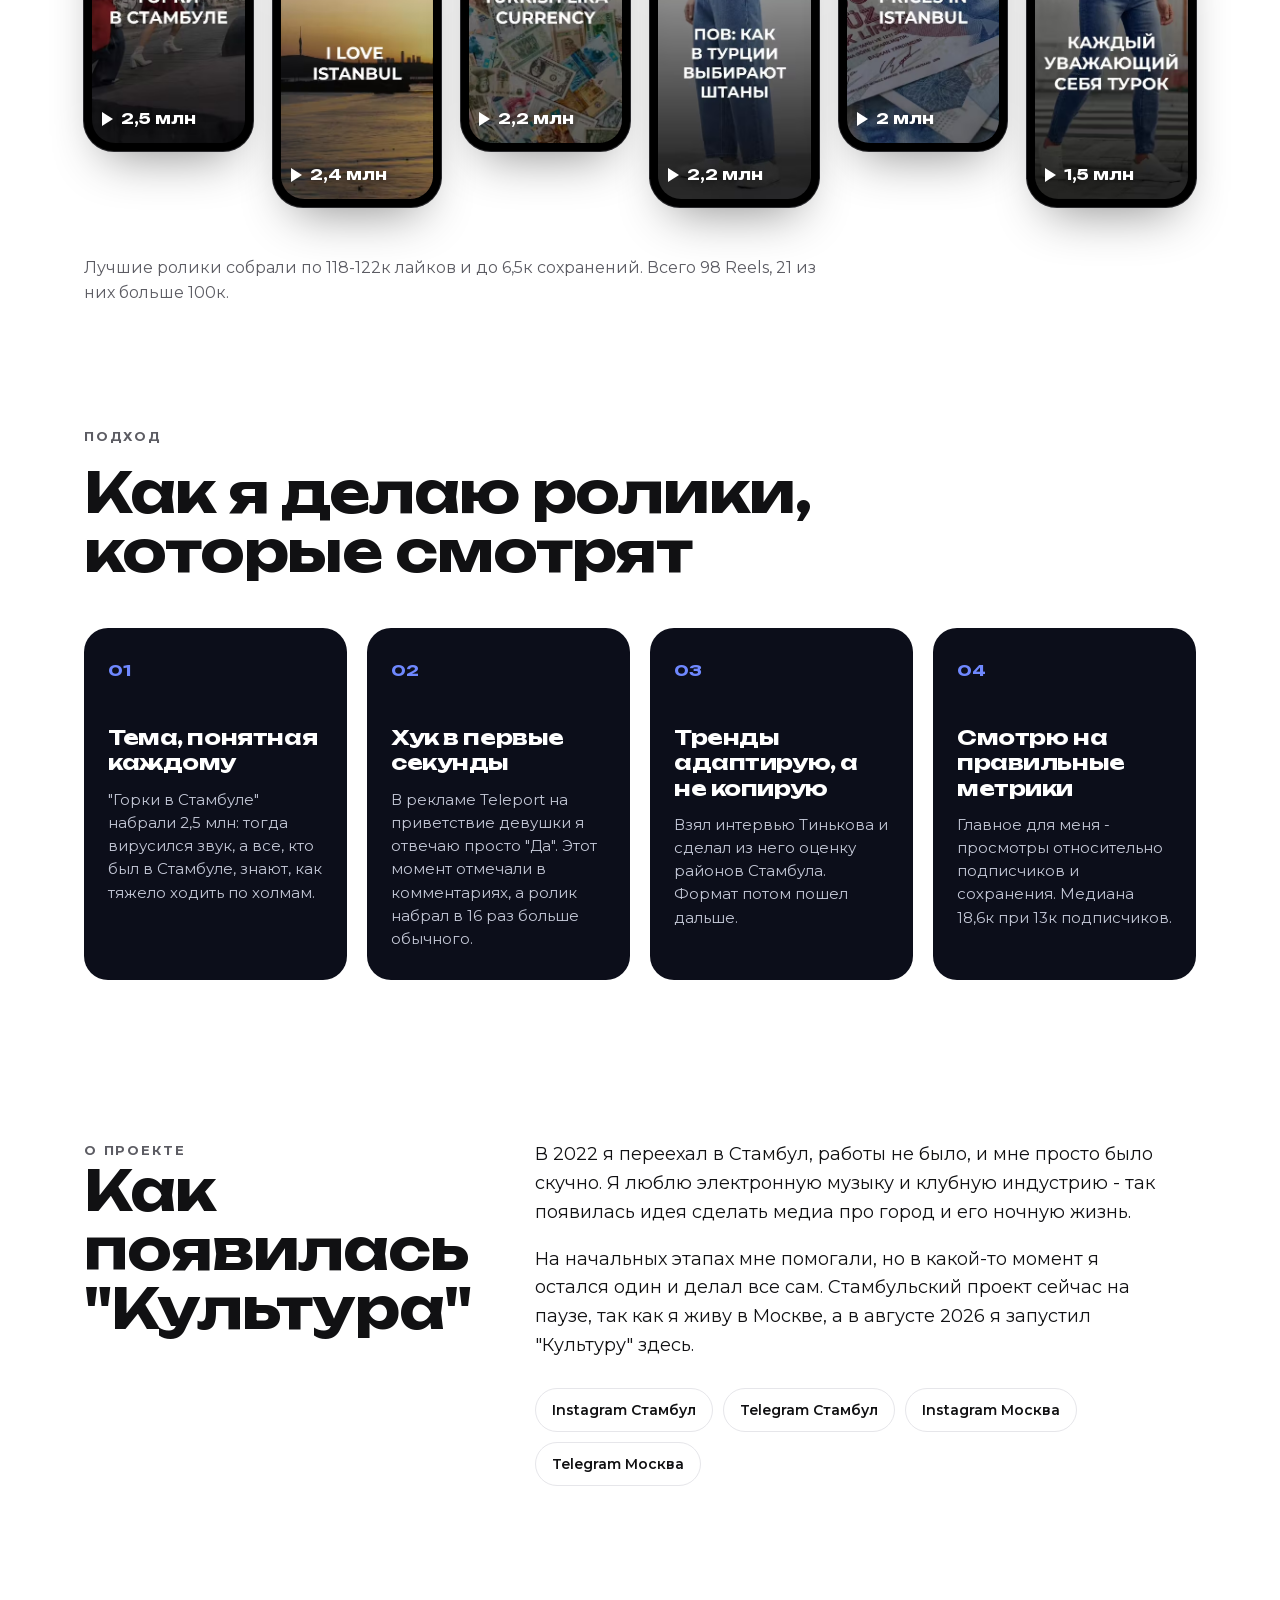
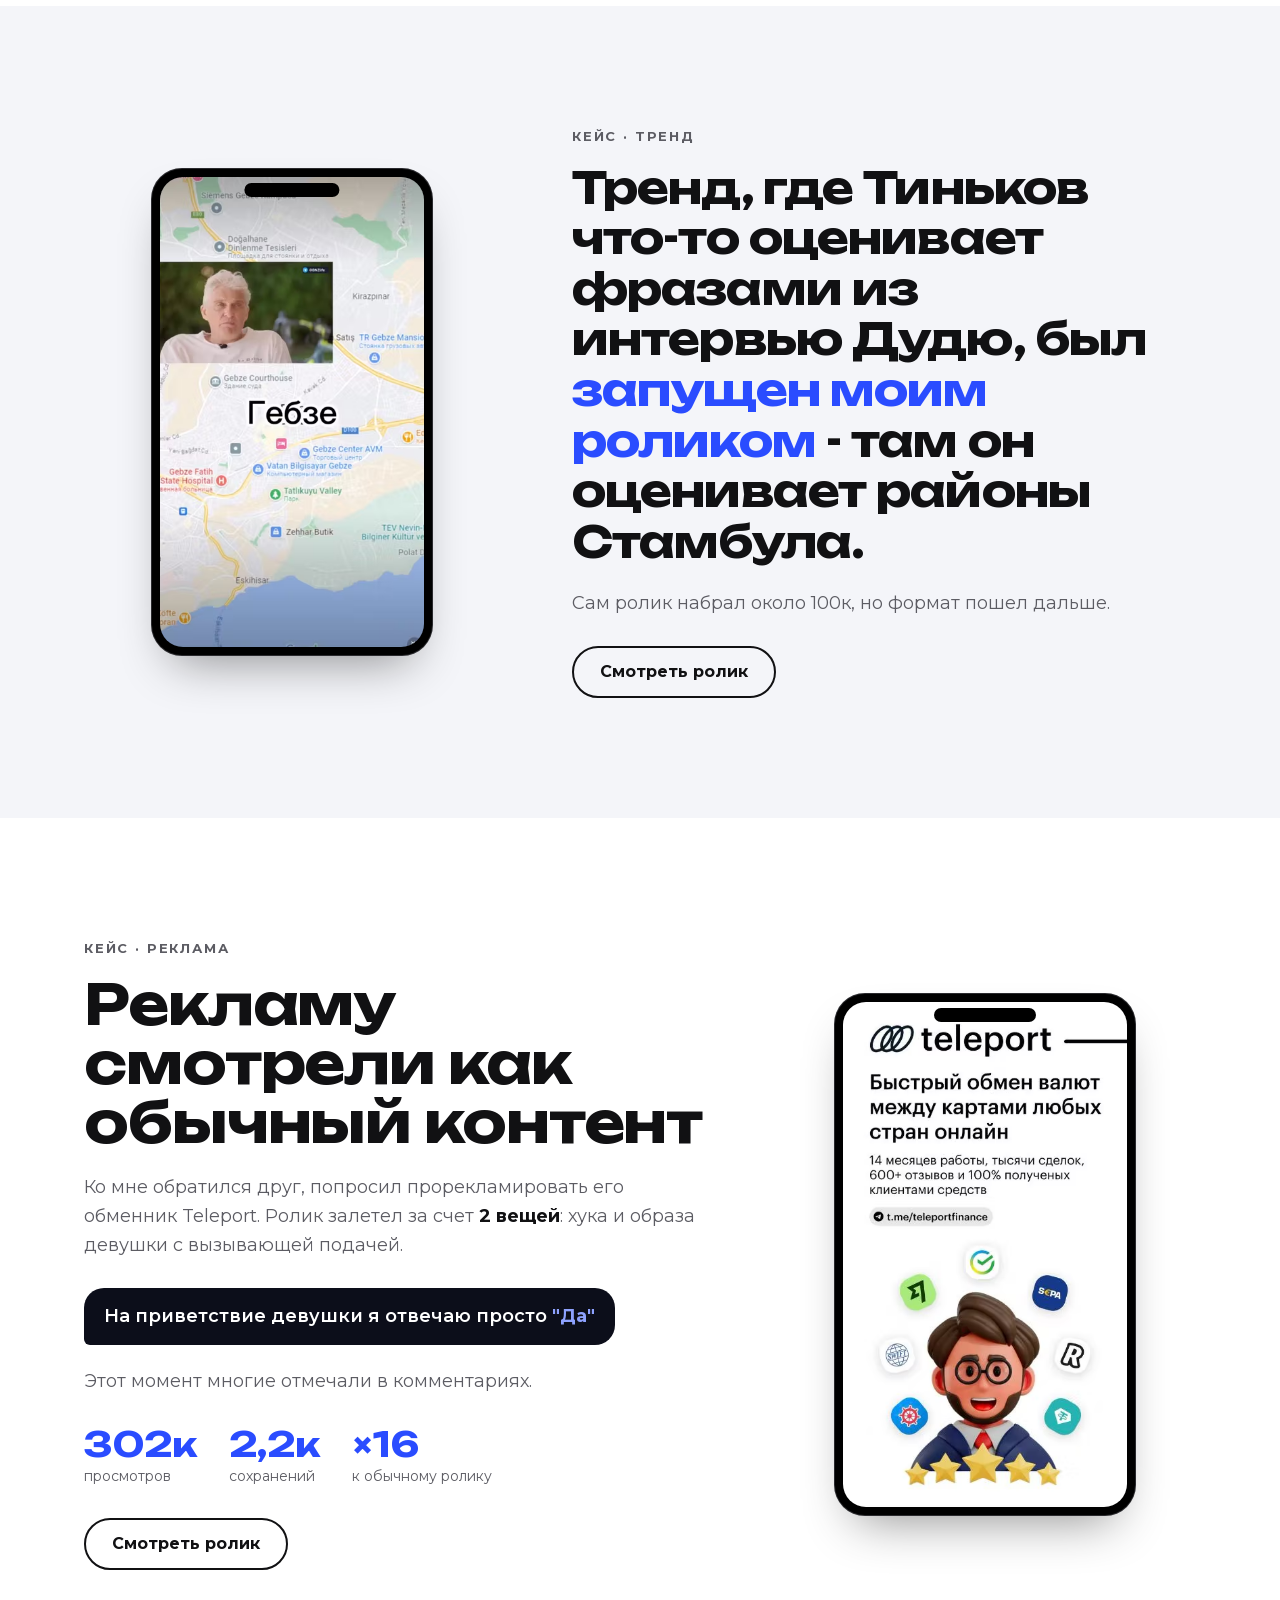
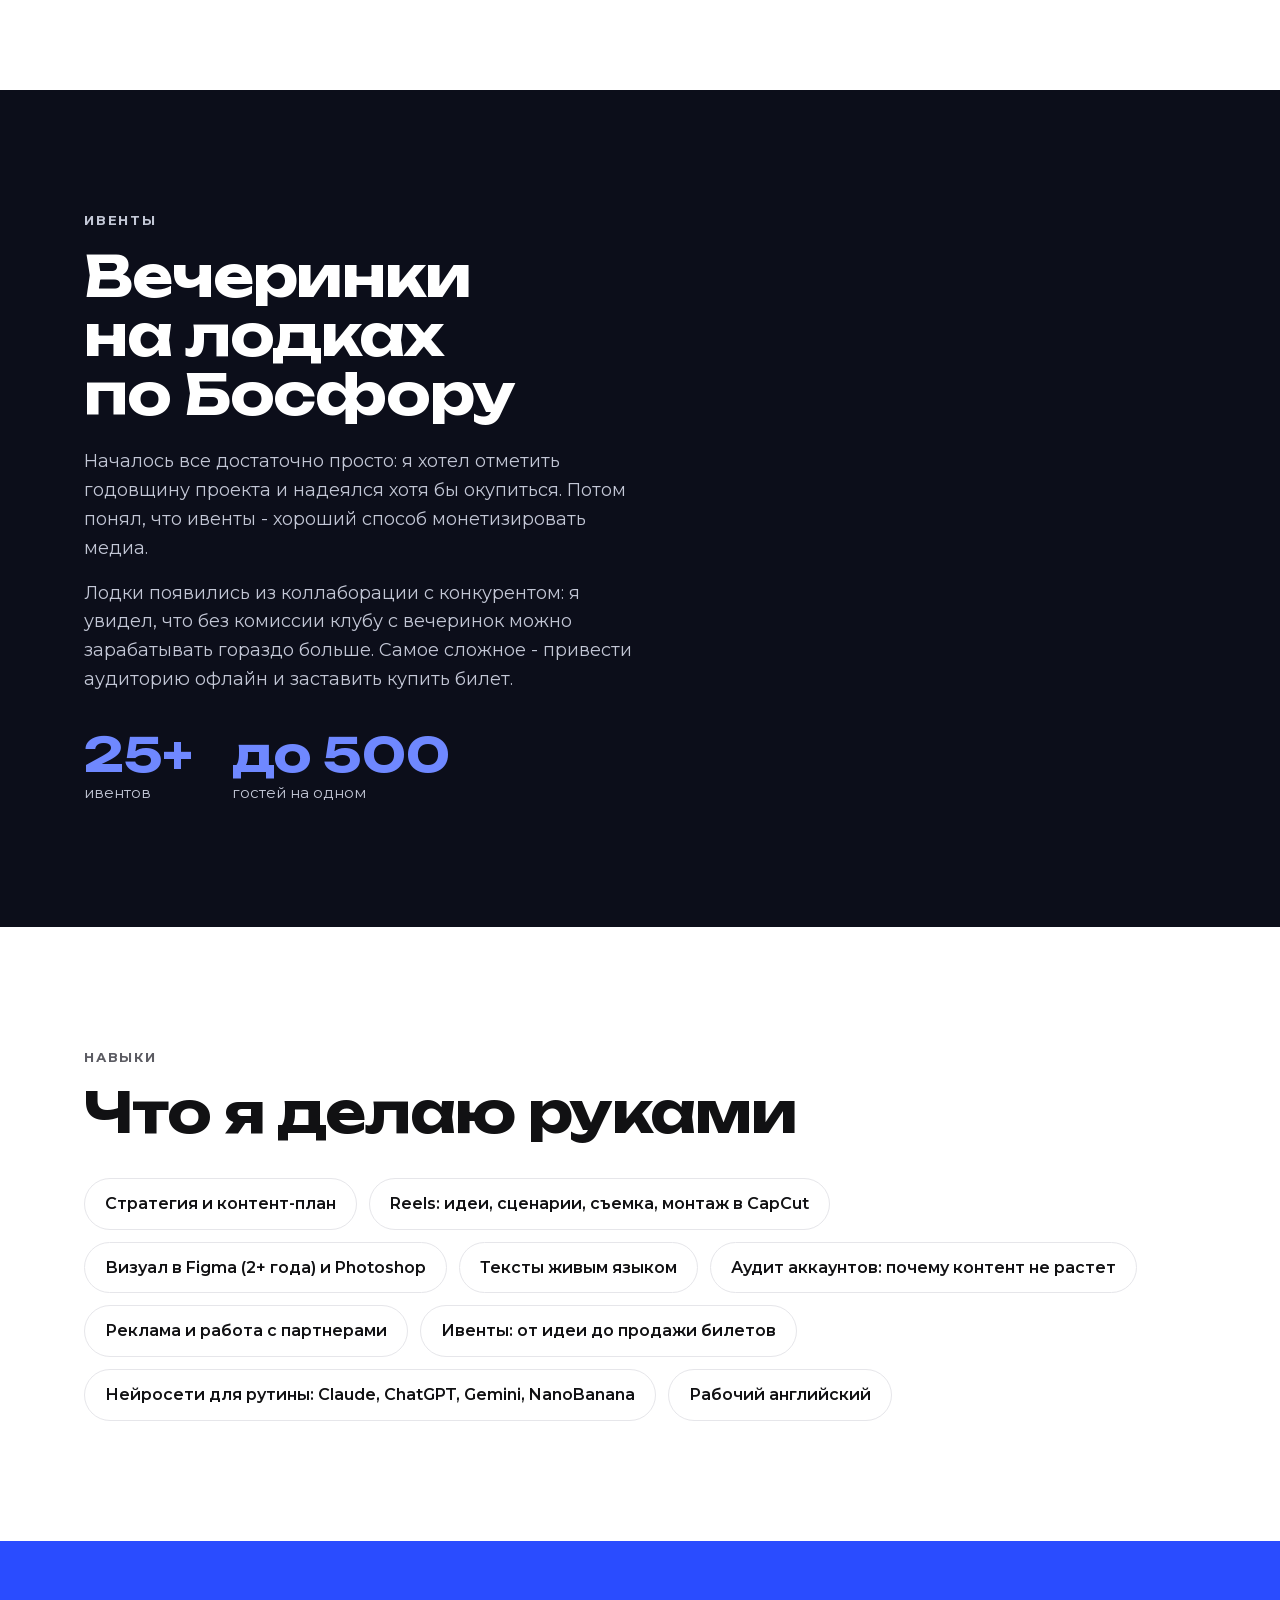
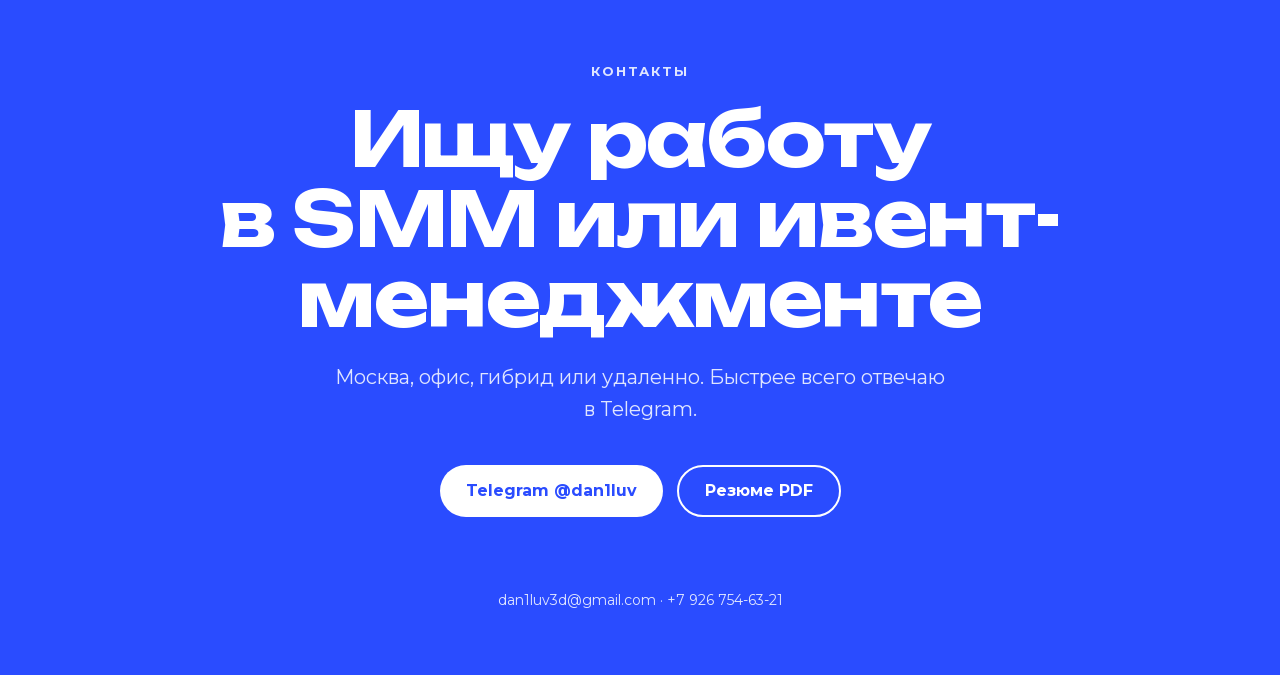
==== commit d8e85d71: "Скорость: свои шрифты, AVIF, srcset; блок Подход, формат работы, 404, schema Co-Authored-By: Claude " ====
--- a/index.html
+++ b/index.html
@@ -14,14 +14,21 @@
 <meta property="og:image:width" content="1200">
 <meta property="og:image:height" content="630">
 <meta name="twitter:card" content="summary_large_image">
+<meta name="twitter:image" content="https://dan1luv.github.io/img/og.jpg">
+<link rel="apple-touch-icon" href="img/icon-180.png">
+<script type="application/ld+json">{"@context":"https://schema.org","@type":"Person","name":"Евгений Данилов","jobTitle":"SMM-специалист","url":"https://dan1luv.github.io/","email":"mailto:dan1luv3d@gmail.com","address":{"@type":"PostalAddress","addressLocality":"Москва"},"sameAs":["https://t.me/dan1luv","https://www.instagram.com/dan1luv/","https://www.instagram.com/istanbul.culture/"]}</script>
 <meta name="theme-color" content="#2a4cff">
 <link rel="canonical" href="https://dan1luv.github.io/">
 <link rel="icon" href="data:image/svg+xml,%3Csvg xmlns='http://www.w3.org/2000/svg' viewBox='0 0 64 64'%3E%3Crect width='64' height='64' rx='16' fill='%232a4cff'/%3E%3Ctext x='32' y='45' font-family='Arial Black,Arial,sans-serif' font-weight='900' font-size='36' fill='%23fff' text-anchor='middle'%3E%D0%95%D0%94%3C/text%3E%3C/svg%3E">
 <script>document.documentElement.classList.add('js')</script>
-<link rel="preconnect" href="https://fonts.googleapis.com">
-<link rel="preconnect" href="https://fonts.gstatic.com" crossorigin>
-<link href="https://fonts.googleapis.com/css2?family=Unbounded:wght@500;700;900&family=Montserrat:wght@400;500;600;700&display=swap" rel="stylesheet">
+<link rel="preload" href="fonts/unbounded-cyrillic.woff2" as="font" type="font/woff2" crossorigin>
+<link rel="preload" href="fonts/montserrat-cyrillic.woff2" as="font" type="font/woff2" crossorigin>
+<link rel="preload" as="image" type="image/avif" imagesrcset="img/portrait-480.avif 355w, img/portrait.avif 724w" imagesizes="(max-width:720px) 80vw, 380px">
 <style>
+@font-face{font-family: 'Montserrat'; font-style: normal; font-weight: 400 700; font-display: swap; src:url(fonts/montserrat-cyrillic.woff2) format('woff2'); unicode-range: U+0301, U+0400-045F, U+0490-0491, U+04B0-04B1, U+2116;}
+@font-face{font-family: 'Montserrat'; font-style: normal; font-weight: 400 700; font-display: swap; src:url(fonts/montserrat-latin.woff2) format('woff2'); unicode-range: U+0000-00FF, U+0131, U+0152-0153, U+02BB-02BC, U+02C6, U+02DA, U+02DC, U+0304, U+0308, U+0329, U+2000-206F, U+20AC, U+2122, U+2191, U+2193, U+2212, U+2215, U+FEFF, U+FFFD;}
+@font-face{font-family: 'Unbounded'; font-style: normal; font-weight: 500 900; font-display: swap; src:url(fonts/unbounded-cyrillic.woff2) format('woff2'); unicode-range: U+0301, U+0400-045F, U+0490-0491, U+04B0-04B1, U+2116;}
+@font-face{font-family: 'Unbounded'; font-style: normal; font-weight: 500 900; font-display: swap; src:url(fonts/unbounded-latin.woff2) format('woff2'); unicode-range: U+0000-00FF, U+0131, U+0152-0153, U+02BB-02BC, U+02C6, U+02DA, U+02DC, U+0304, U+0308, U+0329, U+2000-206F, U+20AC, U+2122, U+2191, U+2193, U+2212, U+2215, U+FEFF, U+FFFD;}
 :root{
   --paper:#ffffff; --ink:#111113; --muted:#5c5c63; --line:#e6e6ea;
   --night:#0c0e1a; --on-night:#ffffff; --on-night-2:#c3c7d6; --blue:#2a4cff; --blue-hover:#1d3ae6; --on-blue-2:#dfe5ff; --soft:#f4f5f9;
@@ -99,6 +106,14 @@
 .reel .views b{font-family:var(--display)}
 .reel:hover{transform:translateY(-10px) rotate(-1deg)}
 .reel:hover img{transform:scale(1.06)}
+.avail{margin-top:22px;font-size:15px;font-weight:600;color:var(--on-blue-2)}
+.approach{padding:0 0 120px}
+.approach h2{margin-top:16px;max-width:760px}
+.cards{display:grid;grid-template-columns:repeat(4,1fr);gap:20px;margin-top:48px}
+.card{background:var(--night);color:#fff;border-radius:24px;padding:28px 24px 30px}
+.card span{font-family:var(--display);font-weight:700;font-size:15px;color:var(--red-on-night)}
+.card h3{font-size:21px;line-height:1.2;margin:40px 0 12px}
+.card p{font-size:15px;line-height:1.55;color:var(--on-night-2)}
 .reels .note{margin-top:48px;color:var(--muted);font-size:16px;max-width:760px}
 .reels .note b{color:var(--ink)}
 
@@ -162,6 +177,7 @@
   .wall .reel:nth-child(even){margin-top:0}
   .wall .reel:nth-child(3n+2){margin-top:40px}
   .story .wrap,.case .wrap,.events .wrap{grid-template-columns:1fr;gap:40px}
+  .cards{grid-template-columns:1fr 1fr}
   .reels .head{flex-direction:column;align-items:flex-start}
   .trend .phone-lg{order:0}
 }
@@ -178,6 +194,9 @@
   .wall .reel:nth-child(3n+2){margin-top:0}
   .wall .reel:nth-child(even){margin-top:36px}
   .reels,.case,.events,.skills{padding:80px 0}
+  .approach{padding:0 0 80px}
+  .cards{grid-template-columns:1fr;gap:14px}
+  .card h3{margin-top:20px}
   .bar .name{font-size:14px}
   .bar .btn{padding:0 16px;white-space:nowrap}
   .bar .name{white-space:nowrap}
@@ -204,9 +223,10 @@
         <a class="btn btn-red" href="https://t.me/dan1luv" target="_blank" rel="noopener">Написать в Telegram</a>
         <a class="btn btn-ghost" href="https://drive.google.com/file/d/1KiIh1RaxD5HJk7oYUKaZbSrT0aZKg1KQ/view" target="_blank" rel="noopener">Резюме PDF</a>
       </div>
-    </div>
-    <div class="hero-photo rv">
-      <img src="img/portrait.jpg" alt="Евгений Данилов" width="724" height="1086" fetchpriority="high">
+      <p class="avail">Москва · офис, гибрид или удаленно</p>
+    </div>
+    <div class="hero-photo">
+      <picture><source type="image/avif" srcset="img/portrait-480.avif 355w, img/portrait.avif 724w" sizes="(max-width:720px) 80vw, 380px"><img src="img/portrait.jpg" alt="Евгений Данилов" width="724" height="1086" fetchpriority="high"></picture>
       <div class="tag"><b>6</b>роликов больше 1 млн</div>
     </div>
   </div>
@@ -231,14 +251,27 @@
       <p class="lead rv">При 13к подписчиков ролики уходили далеко за пределы аудитории: я делал их про то, что понятно каждому, кто был в Стамбуле.</p>
     </div>
     <div class="wall">
-      <a class="reel rv" href="https://www.instagram.com/reel/CxnhL2Et0W3/" target="_blank" rel="noopener"><div class="screen"><img src="img/reel-gorki.jpg" alt="Ролик Горки в Стамбуле" loading="lazy" width="420" height="747"><div class="views"><b>2,5 млн</b></div></div></a>
-      <a class="reel rv" href="https://www.instagram.com/reel/C-96shXiM6N/" target="_blank" rel="noopener"><div class="screen"><img src="img/reel-oldays.jpg" alt="Ролик I love Istanbul" loading="lazy" width="420" height="747"><div class="views"><b>2,4 млн</b></div></div></a>
-      <a class="reel rv" href="https://www.instagram.com/reel/C-w0KgyCMvy/" target="_blank" rel="noopener"><div class="screen"><img src="img/reel-lira.jpg" alt="Ролик Turkish Lira Currency" loading="lazy" width="420" height="747"><div class="views"><b>2,2 млн</b></div></div></a>
-      <a class="reel rv" href="https://www.instagram.com/reel/CujcWejNJ4q/" target="_blank" rel="noopener"><div class="screen"><img src="img/reel-shtany.jpg" alt="Ролик ПОВ: как в Турции выбирают штаны" loading="lazy" width="420" height="747"><div class="views"><b>2,2 млн</b></div></div></a>
-      <a class="reel rv" href="https://www.instagram.com/reel/C-U3ekOClpS/" target="_blank" rel="noopener"><div class="screen"><img src="img/reel-prices.jpg" alt="Ролик Prices in Istanbul" loading="lazy" width="420" height="747"><div class="views"><b>2 млн</b></div></div></a>
-      <a class="reel rv" href="https://www.instagram.com/reel/CwxdGH5tsgr/" target="_blank" rel="noopener"><div class="screen"><img src="img/reel-turok.jpg" alt="Ролик Каждый уважающий себя турок" loading="lazy" width="420" height="747"><div class="views"><b>1,5 млн</b></div></div></a>
-    </div>
-    <p class="note rv"><b>"Горки в Стамбуле" - 2,5 млн.</b> Тогда сильно вирусился звук, и я понимал, что идея скорее всего залетит: все, кто бывал в Стамбуле, знают, как там сложно передвигаться из-за холмов. Лучшие ролики собрали по 118-122к лайков и до 6,5к сохранений.</p>
+      <a class="reel rv" href="https://www.instagram.com/reel/CxnhL2Et0W3/" target="_blank" rel="noopener"><div class="screen"><picture><source type="image/avif" srcset="img/reel-gorki.avif"><img src="img/reel-gorki.jpg" alt="Ролик Горки в Стамбуле" loading="lazy" width="420" height="747"></picture><div class="views"><b>2,5 млн</b></div></div></a>
+      <a class="reel rv" href="https://www.instagram.com/reel/C-96shXiM6N/" target="_blank" rel="noopener"><div class="screen"><picture><source type="image/avif" srcset="img/reel-oldays.avif"><img src="img/reel-oldays.jpg" alt="Ролик I love Istanbul" loading="lazy" width="420" height="747"></picture><div class="views"><b>2,4 млн</b></div></div></a>
+      <a class="reel rv" href="https://www.instagram.com/reel/C-w0KgyCMvy/" target="_blank" rel="noopener"><div class="screen"><picture><source type="image/avif" srcset="img/reel-lira.avif"><img src="img/reel-lira.jpg" alt="Ролик Turkish Lira Currency" loading="lazy" width="420" height="747"></picture><div class="views"><b>2,2 млн</b></div></div></a>
+      <a class="reel rv" href="https://www.instagram.com/reel/CujcWejNJ4q/" target="_blank" rel="noopener"><div class="screen"><picture><source type="image/avif" srcset="img/reel-shtany.avif"><img src="img/reel-shtany.jpg" alt="Ролик ПОВ: как в Турции выбирают штаны" loading="lazy" width="420" height="747"></picture><div class="views"><b>2,2 млн</b></div></div></a>
+      <a class="reel rv" href="https://www.instagram.com/reel/C-U3ekOClpS/" target="_blank" rel="noopener"><div class="screen"><picture><source type="image/avif" srcset="img/reel-prices.avif"><img src="img/reel-prices.jpg" alt="Ролик Prices in Istanbul" loading="lazy" width="420" height="747"></picture><div class="views"><b>2 млн</b></div></div></a>
+      <a class="reel rv" href="https://www.instagram.com/reel/CwxdGH5tsgr/" target="_blank" rel="noopener"><div class="screen"><picture><source type="image/avif" srcset="img/reel-turok.avif"><img src="img/reel-turok.jpg" alt="Ролик Каждый уважающий себя турок" loading="lazy" width="420" height="747"></picture><div class="views"><b>1,5 млн</b></div></div></a>
+    </div>
+    <p class="note rv">Лучшие ролики собрали по 118-122к лайков и до 6,5к сохранений. Всего 98 Reels, 21 из них больше 100к.</p>
+  </div>
+</section>
+
+<section class="approach">
+  <div class="wrap">
+    <p class="eyebrow">Подход</p>
+    <h2 class="rv">Как я делаю ролики, которые смотрят</h2>
+    <div class="cards">
+      <div class="card rv"><span>01</span><h3>Тема, понятная каждому</h3><p>"Горки в Стамбуле" набрали 2,5 млн: тогда вирусился звук, а все, кто был в Стамбуле, знают, как тяжело ходить по холмам.</p></div>
+      <div class="card rv"><span>02</span><h3>Хук в первые секунды</h3><p>В рекламе Teleport на приветствие девушки я отвечаю просто "Да". Этот момент отмечали в комментариях, а ролик набрал в 16 раз больше обычного.</p></div>
+      <div class="card rv"><span>03</span><h3>Тренды адаптирую, а не копирую</h3><p>Взял интервью Тинькова и сделал из него оценку районов Стамбула. Формат потом пошел дальше.</p></div>
+      <div class="card rv"><span>04</span><h3>Смотрю на правильные метрики</h3><p>Главное для меня - просмотры относительно подписчиков и сохранения. Медиана 18,6к при 13к подписчиков.</p></div>
+    </div>
   </div>
 </section>
 
@@ -266,11 +299,11 @@
     <div>
       <p class="eyebrow">Кейс · Тренд</p>
       <p class="quote rv">Тренд, где Тиньков что-то оценивает фразами из интервью Дудю, был <mark>запущен моим роликом</mark> - там он оценивает районы Стамбула.</p>
-      <p class="rv">Сам ролик, к сожалению, набрал немного, около 100к. Но формат пошел дальше.</p>
+      <p class="rv">Сам ролик набрал около 100к, но формат пошел дальше.</p>
       <a class="btn btn-ghost rv" href="https://www.instagram.com/reel/CuFLv8pRCA3/" target="_blank" rel="noopener">Смотреть ролик</a>
     </div>
     <div class="phone-lg rv">
-      <a class="reel" href="https://www.instagram.com/reel/CuFLv8pRCA3/" target="_blank" rel="noopener"><div class="screen"><img src="img/reel-tinkov.jpg" alt="Ролик: Тиньков оценивает районы Стамбула" loading="lazy" width="444" height="747"></div></a>
+      <a class="reel" href="https://www.instagram.com/reel/CuFLv8pRCA3/" target="_blank" rel="noopener"><div class="screen"><picture><source type="image/avif" srcset="img/reel-tinkov.avif"><img src="img/reel-tinkov.jpg" alt="Ролик: Тиньков оценивает районы Стамбула" loading="lazy" width="444" height="747"></picture></div></a>
     </div>
   </div>
 </section>
@@ -291,7 +324,7 @@
       <a class="btn btn-ghost rv case-btn" href="https://www.instagram.com/reel/C-nkB7XCLq_/" target="_blank" rel="noopener">Смотреть ролик</a>
     </div>
     <div class="phone-lg rv">
-      <a class="reel" href="https://www.instagram.com/reel/C-nkB7XCLq_/" target="_blank" rel="noopener"><div class="screen"><img src="img/teleport.jpg" alt="Рекламный ролик Teleport" loading="lazy" width="420" height="747"></div></a>
+      <a class="reel" href="https://www.instagram.com/reel/C-nkB7XCLq_/" target="_blank" rel="noopener"><div class="screen"><picture><source type="image/avif" srcset="img/teleport.avif"><img src="img/teleport.jpg" alt="Рекламный ролик Teleport" loading="lazy" width="420" height="747"></picture></div></a>
     </div>
   </div>
 </section>
@@ -308,7 +341,7 @@
         <div><b>до 500</b><span>гостей на одном</span></div>
       </div>
     </div>
-    <figure class="rv"><img src="img/events.jpg" alt="Гости на вечеринке Культуры" loading="lazy" width="665" height="1182"></figure>
+    <figure class="rv"><picture><source type="image/avif" srcset="img/events.avif"><img src="img/events.jpg" alt="Гости на вечеринке Культуры" loading="lazy" width="665" height="1182"></picture></figure>
   </div>
 </section>
 
@@ -321,9 +354,11 @@
       <li>Reels: идеи, сценарии, съемка, монтаж в CapCut</li>
       <li>Визуал в Figma (2+ года) и Photoshop</li>
       <li>Тексты живым языком</li>
+      <li>Аудит аккаунтов: почему контент не растет</li>
       <li>Реклама и работа с партнерами</li>
       <li>Ивенты: от идеи до продажи билетов</li>
       <li>Нейросети для рутины: Claude, ChatGPT, Gemini, NanoBanana</li>
+      <li>Рабочий английский</li>
     </ul>
   </div>
 </section>
@@ -332,12 +367,12 @@
   <div class="wrap">
     <p class="eyebrow">Контакты</p>
     <h2 class="rv">Ищу работу в&nbsp;SMM или ивент-менеджменте</h2>
-    <p class="lead rv">Москва или удаленно. Пишите в Telegram.</p>
+    <p class="lead rv">Москва, офис, гибрид или удаленно. Быстрее всего отвечаю в Telegram.</p>
     <div class="ctas rv">
       <a class="btn btn-red" href="https://t.me/dan1luv" target="_blank" rel="noopener">Telegram @dan1luv</a>
-      <a class="btn btn-ghost" href="mailto:dan1luv3d@gmail.com">dan1luv3d@gmail.com</a>
-    </div>
-    <small><a href="tel:+79267546321">+7 926 754-63-21</a> · <a href="https://drive.google.com/file/d/1KiIh1RaxD5HJk7oYUKaZbSrT0aZKg1KQ/view" target="_blank" rel="noopener">Резюме PDF</a></small>
+      <a class="btn btn-ghost" href="https://drive.google.com/file/d/1KiIh1RaxD5HJk7oYUKaZbSrT0aZKg1KQ/view" target="_blank" rel="noopener">Резюме PDF</a>
+    </div>
+    <small><a href="mailto:dan1luv3d@gmail.com">dan1luv3d@gmail.com</a> · <a href="tel:+79267546321">+7 926 754-63-21</a></small>
   </div>
 </section>
 
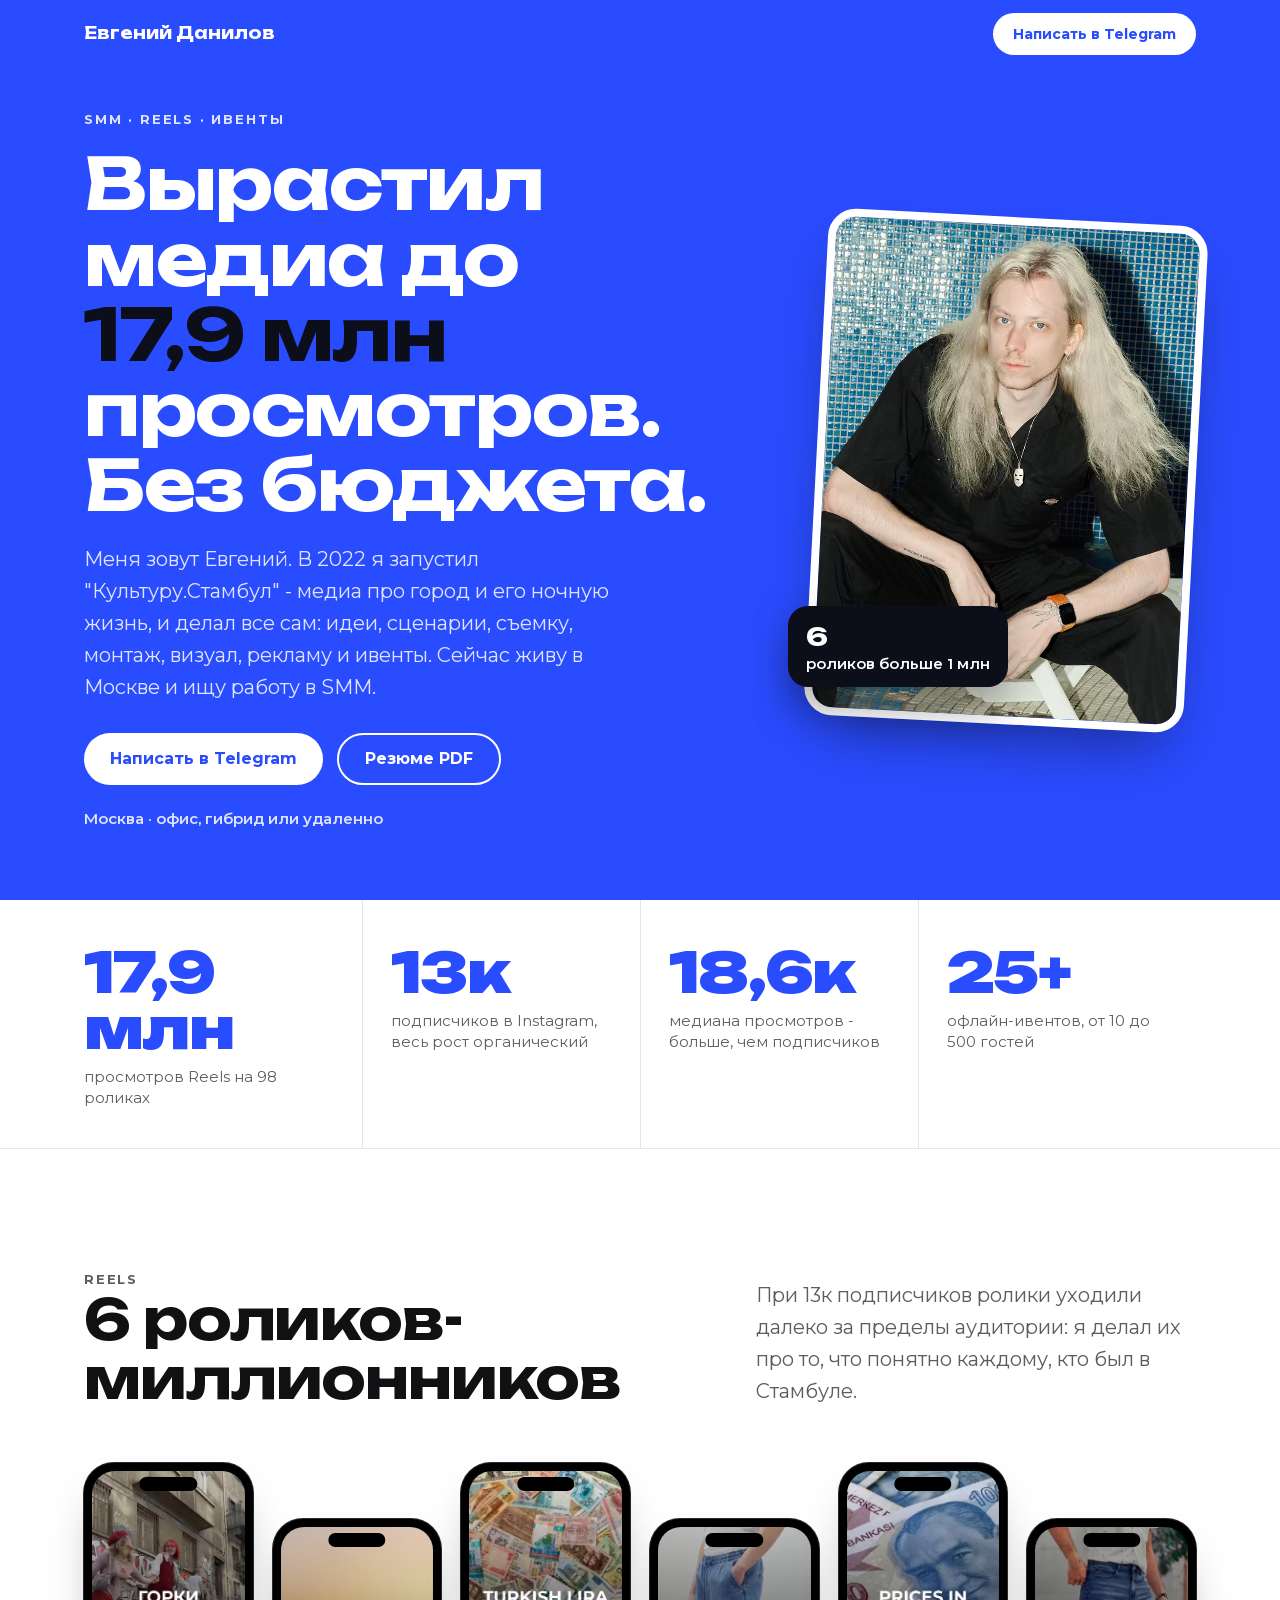
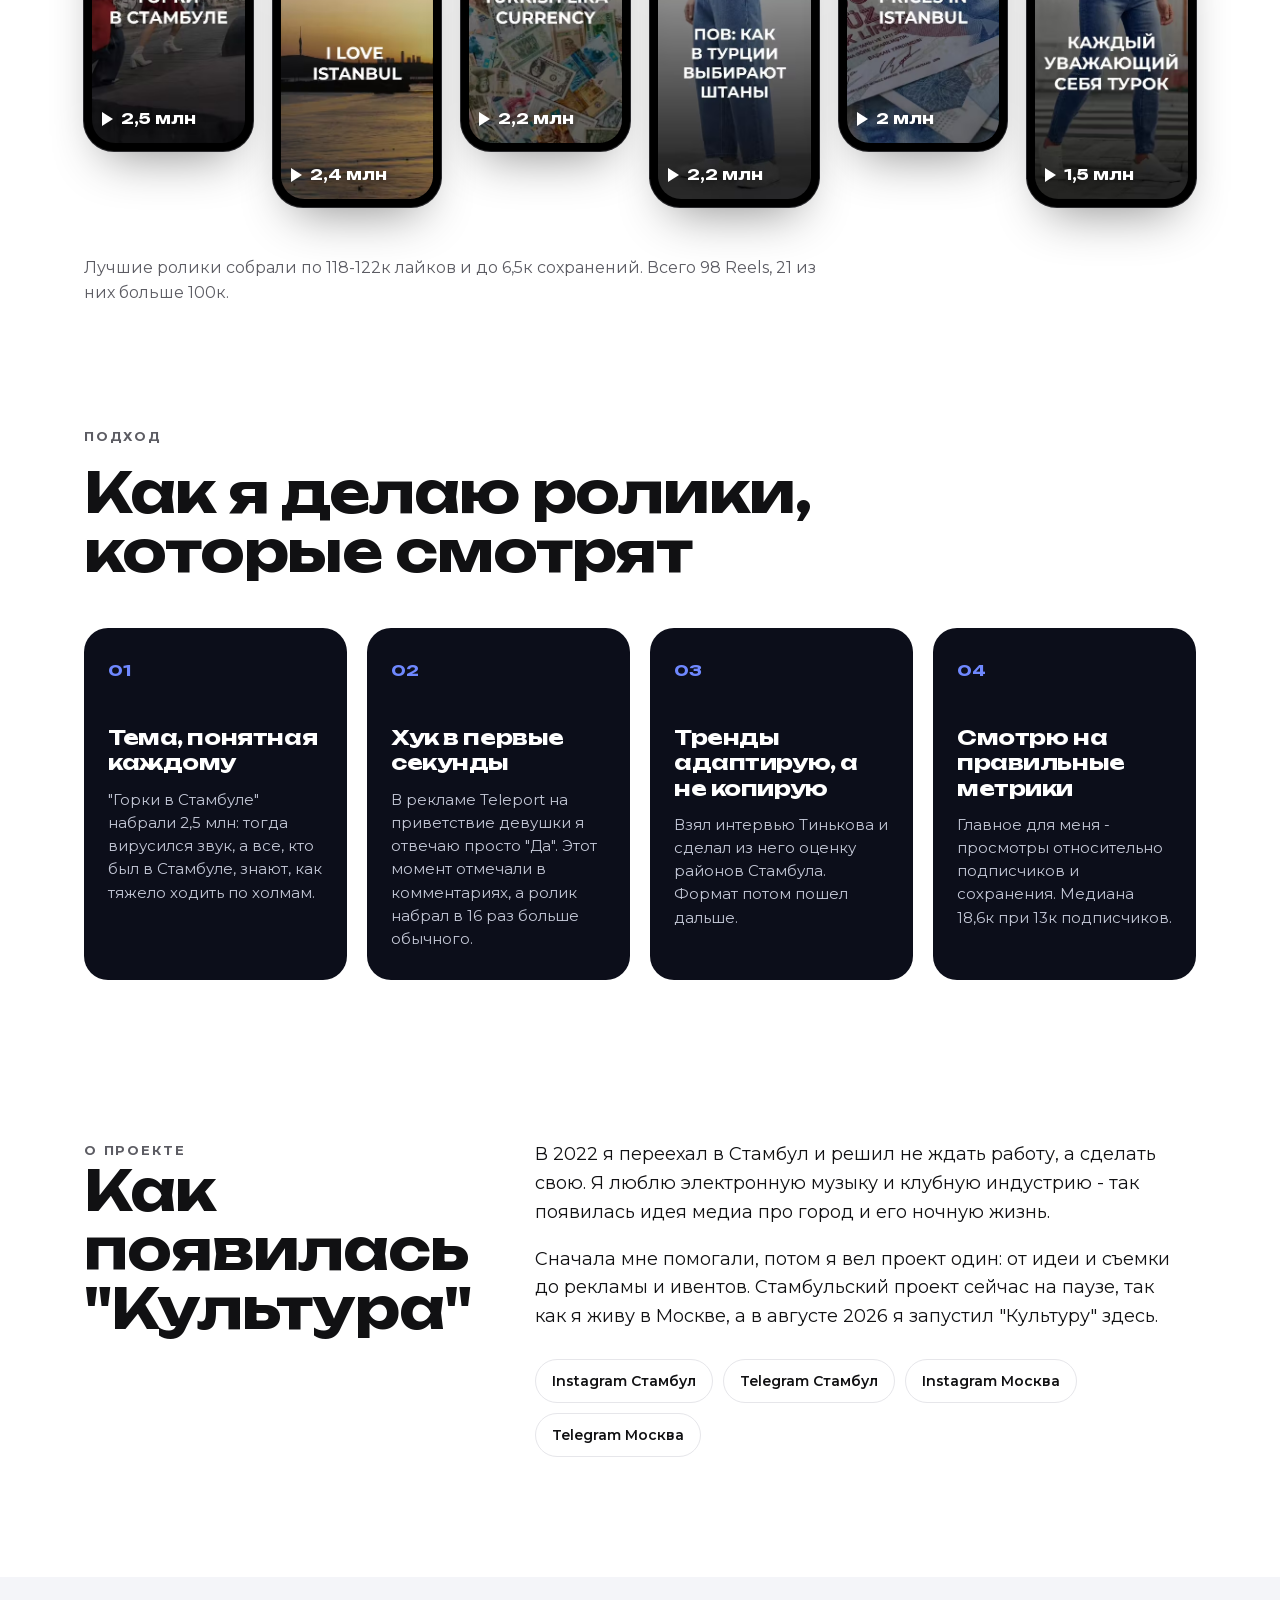
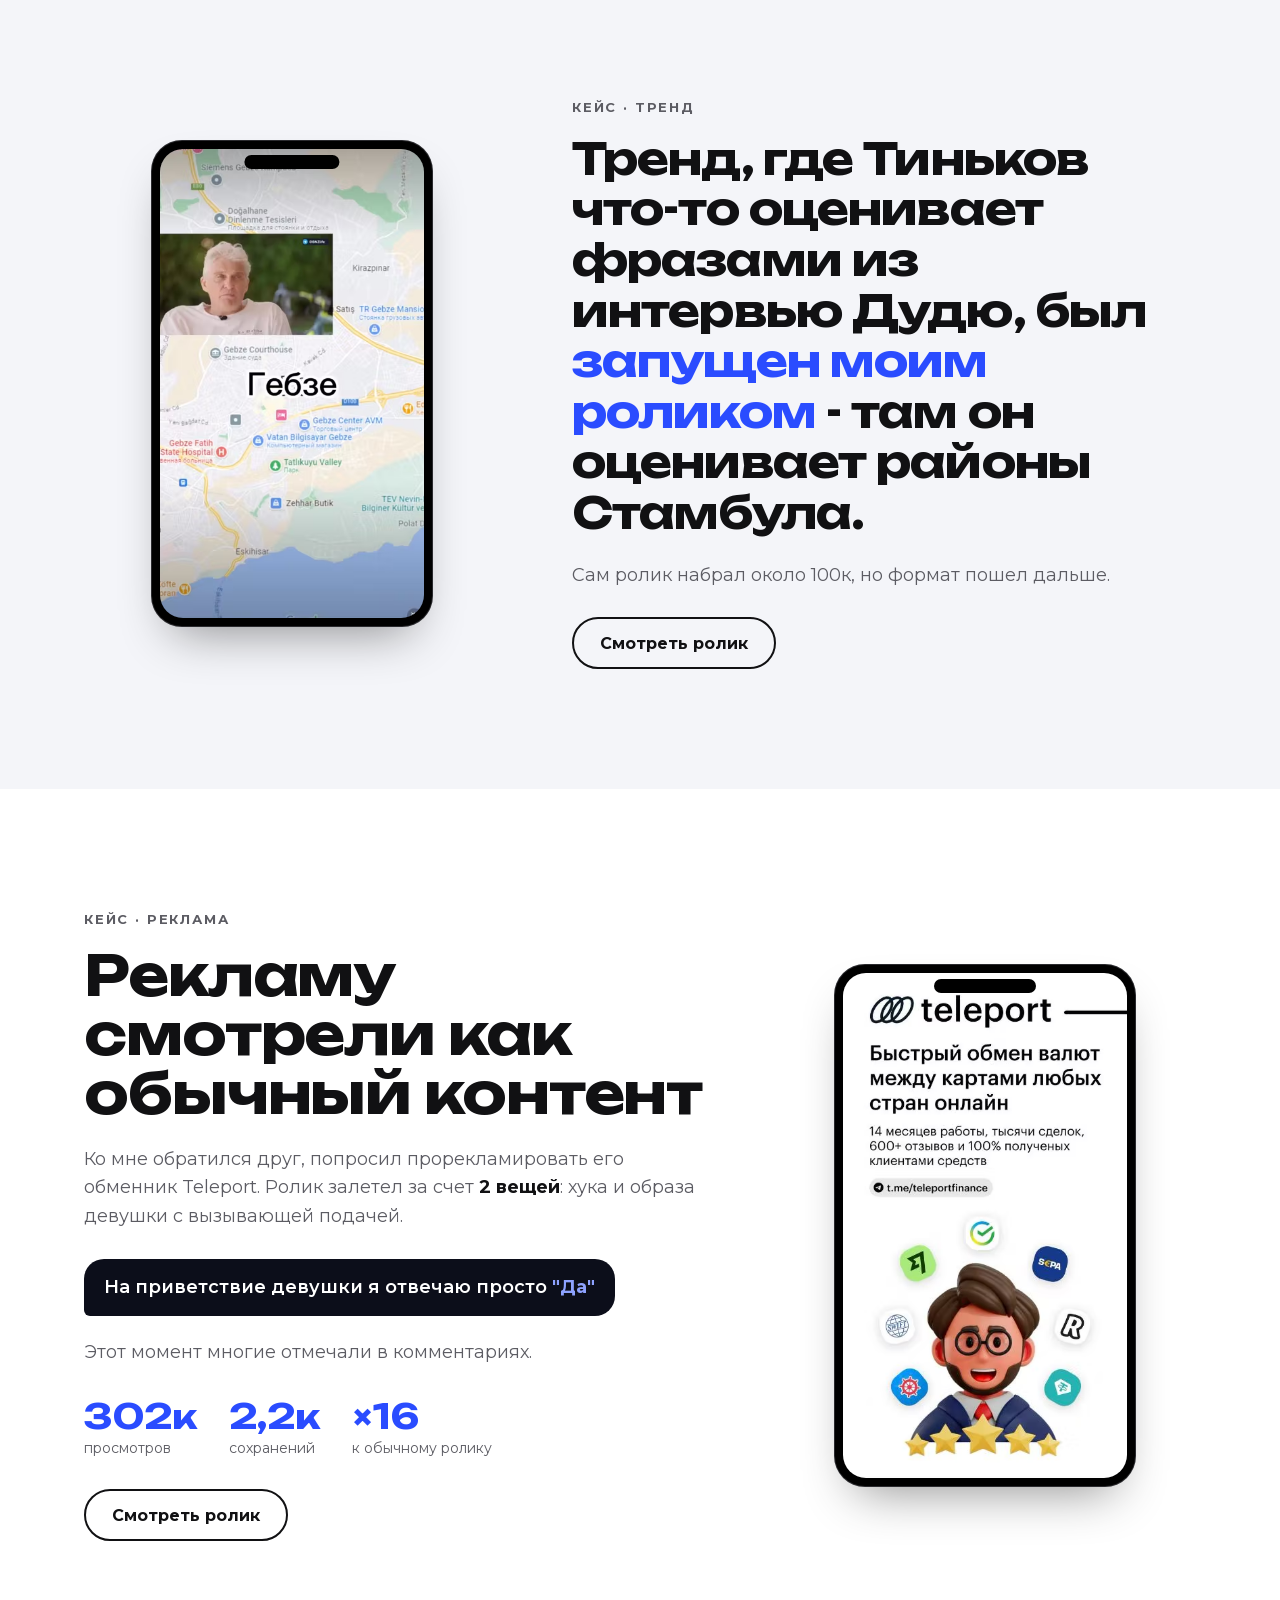
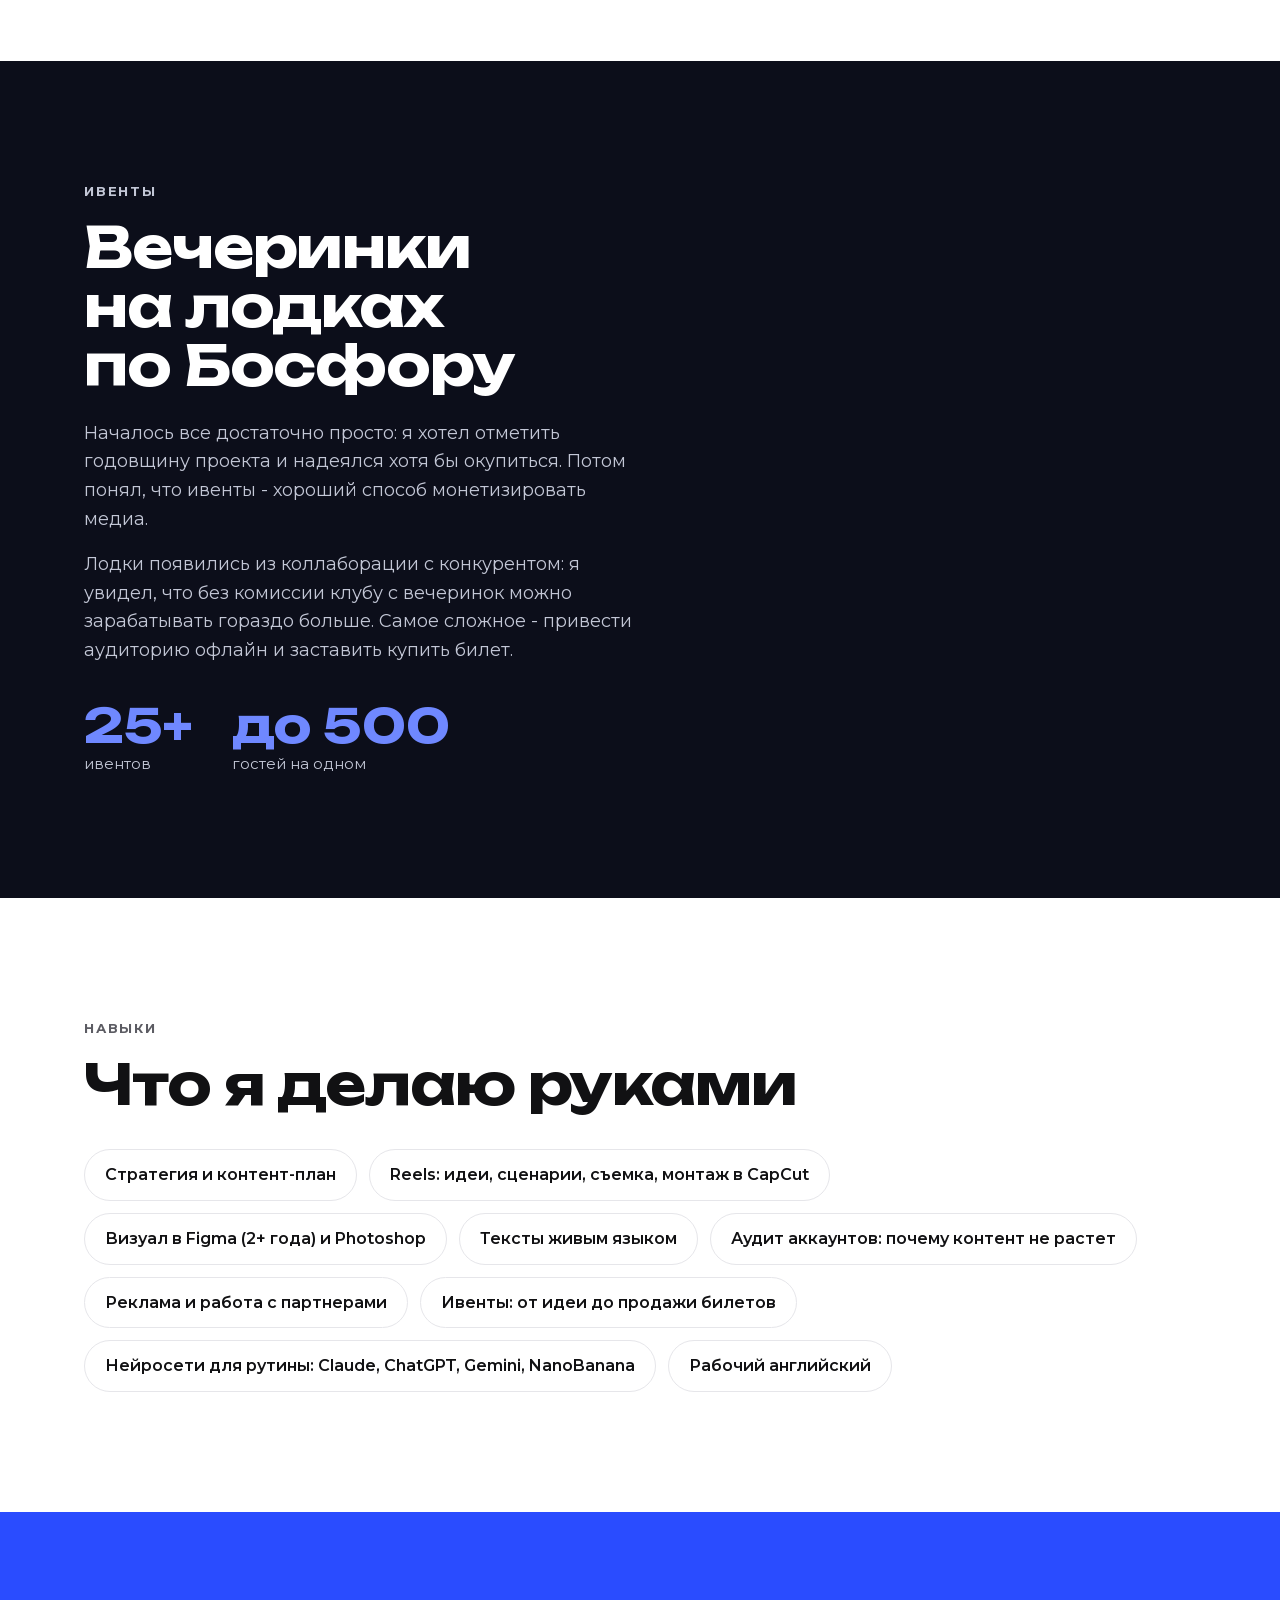
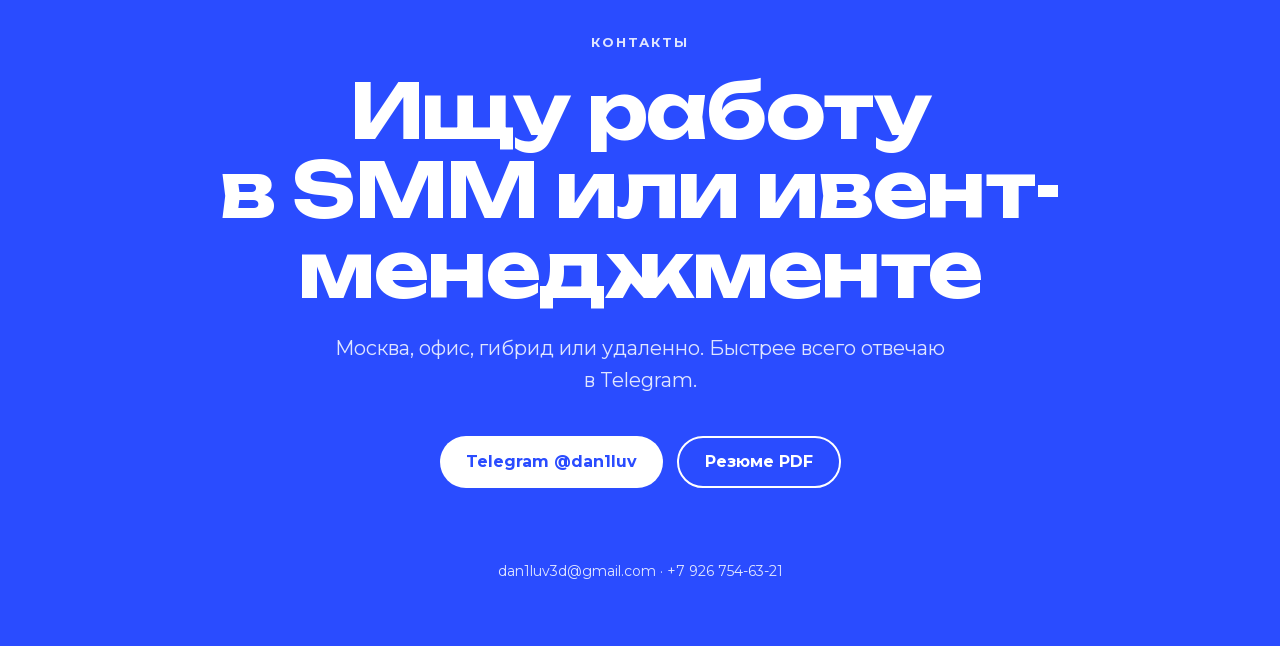
==== commit 080d3347: "Блок о проекте: увереннее Co-Authored-By: Claude Opus 5.5 <noreply@anthropic.com>" ====
--- a/index.html
+++ b/index.html
@@ -282,8 +282,8 @@
       <h2 class="rv">Как появилась "Культура"</h2>
     </div>
     <div class="rv">
-      <p>В 2022 я переехал в Стамбул, работы не было, и мне просто было скучно. Я люблю электронную музыку и клубную индустрию - так появилась идея сделать медиа про город и его ночную жизнь.</p>
-      <p>На начальных этапах мне помогали, но в какой-то момент я остался один и делал все сам. Стамбульский проект сейчас на паузе, так как я живу в Москве, а в августе 2026 я запустил "Культуру" здесь.</p>
+      <p>В 2022 я переехал в Стамбул и решил не ждать работу, а сделать свою. Я люблю электронную музыку и клубную индустрию - так появилась идея медиа про город и его ночную жизнь.</p>
+      <p>Сначала мне помогали, потом я вел проект один: от идеи и съемки до рекламы и ивентов. Стамбульский проект сейчас на паузе, так как я живу в Москве, а в августе 2026 я запустил "Культуру" здесь.</p>
       <div class="links">
         <a class="chip" href="https://www.instagram.com/istanbul.culture/" target="_blank" rel="noopener">Instagram Стамбул</a>
         <a class="chip" href="https://t.me/istanbulculture" target="_blank" rel="noopener">Telegram Стамбул</a>
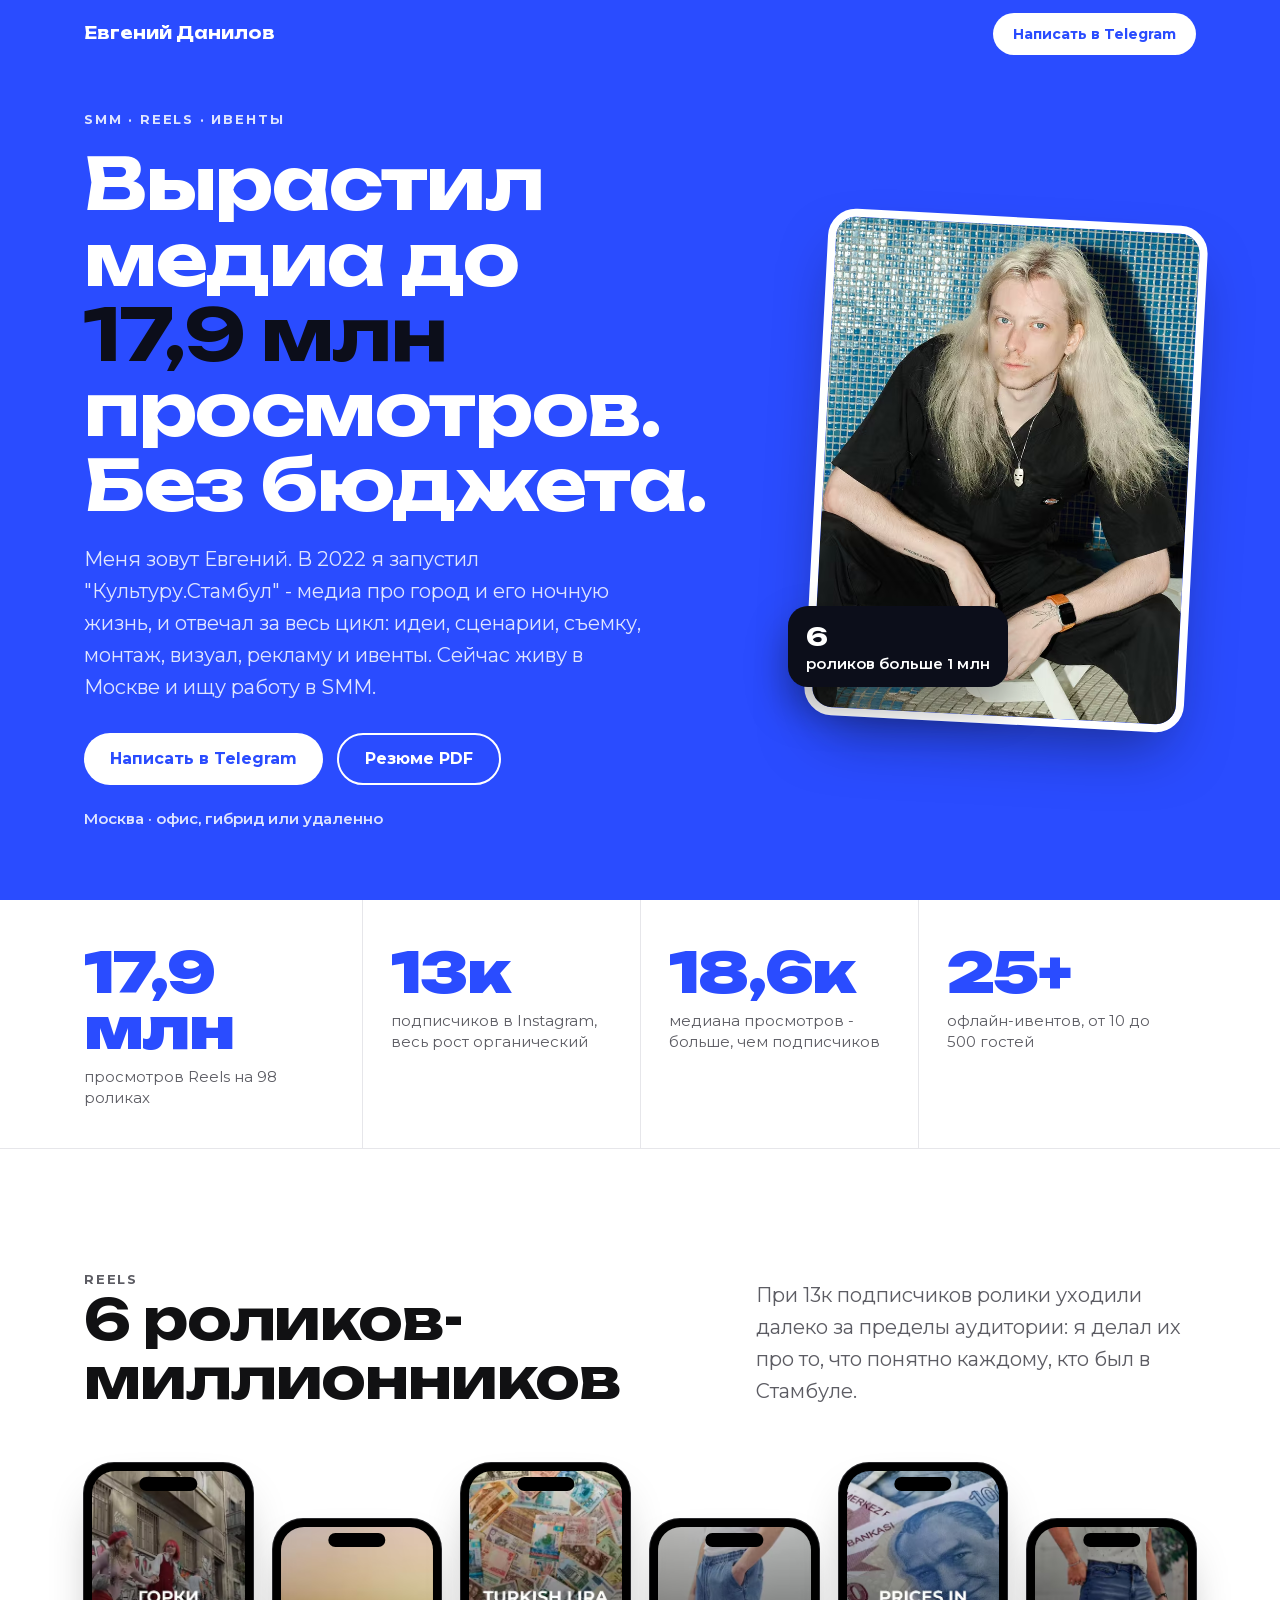
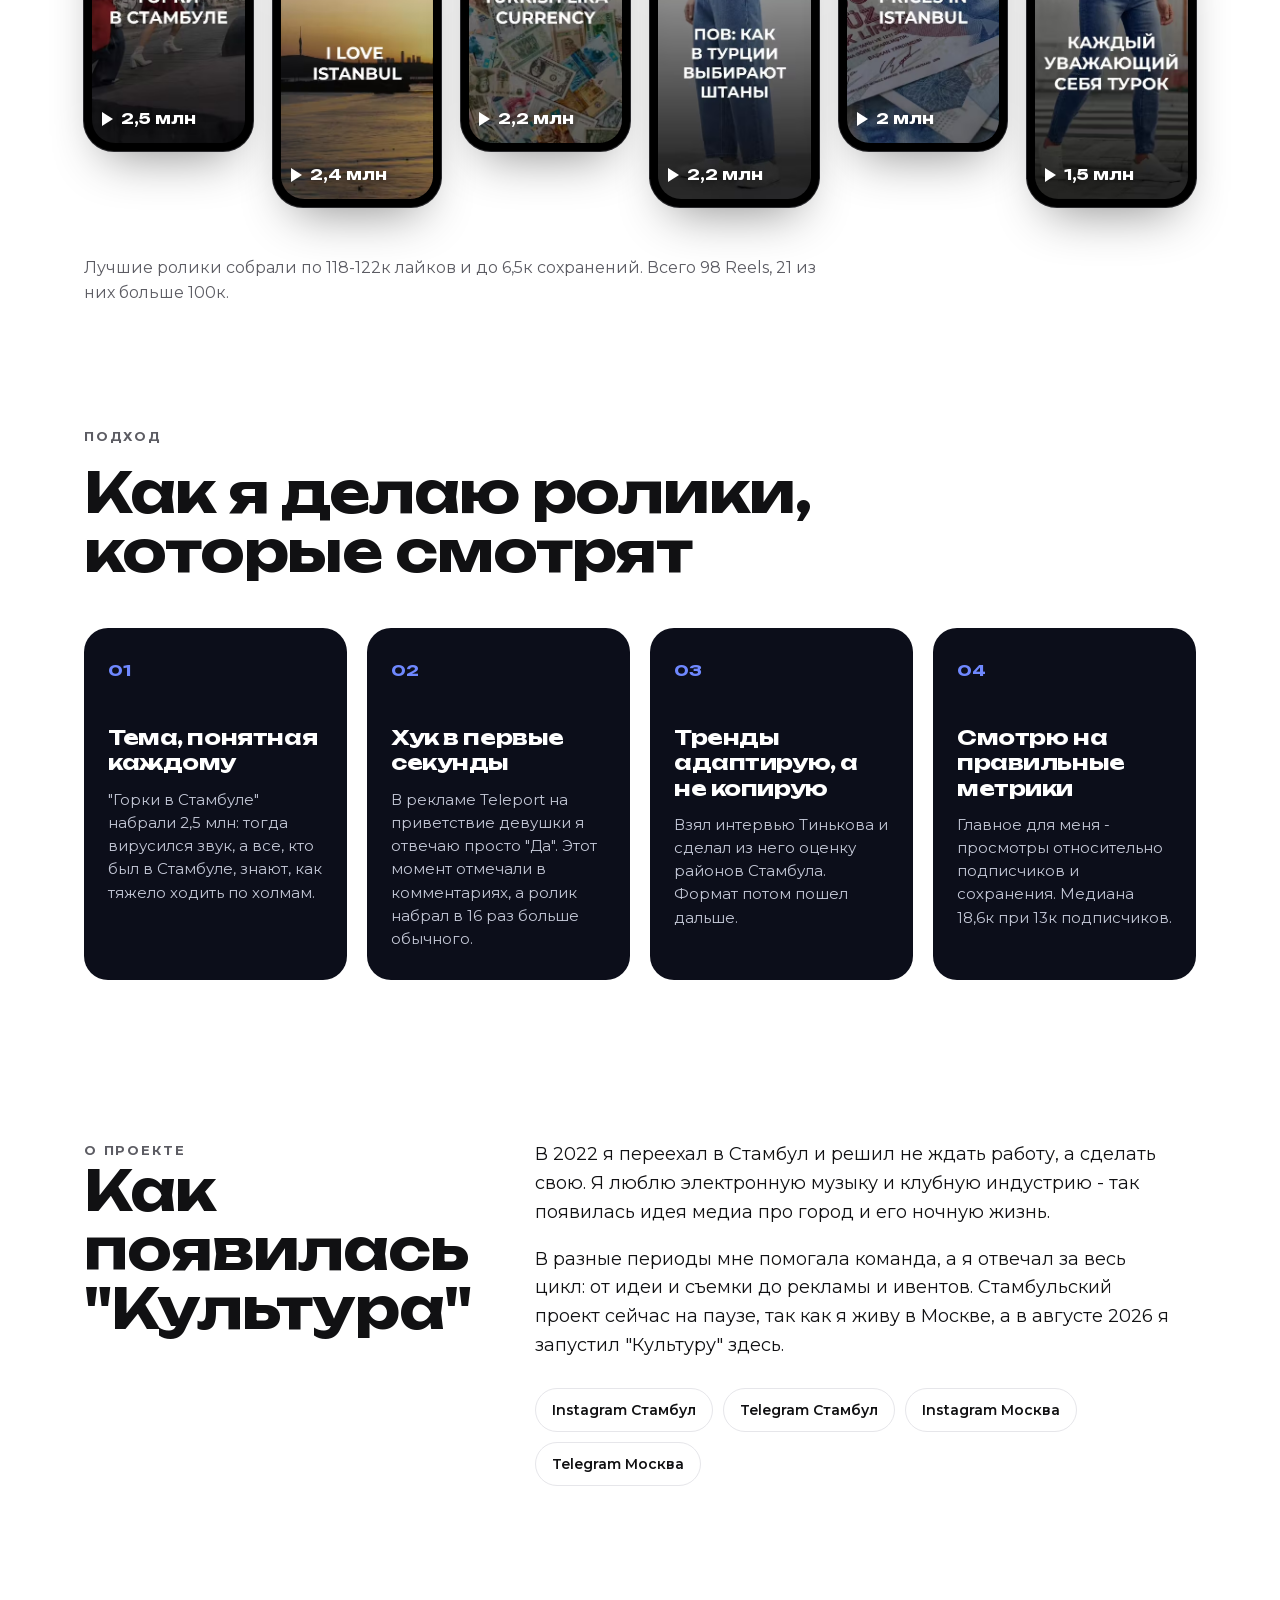
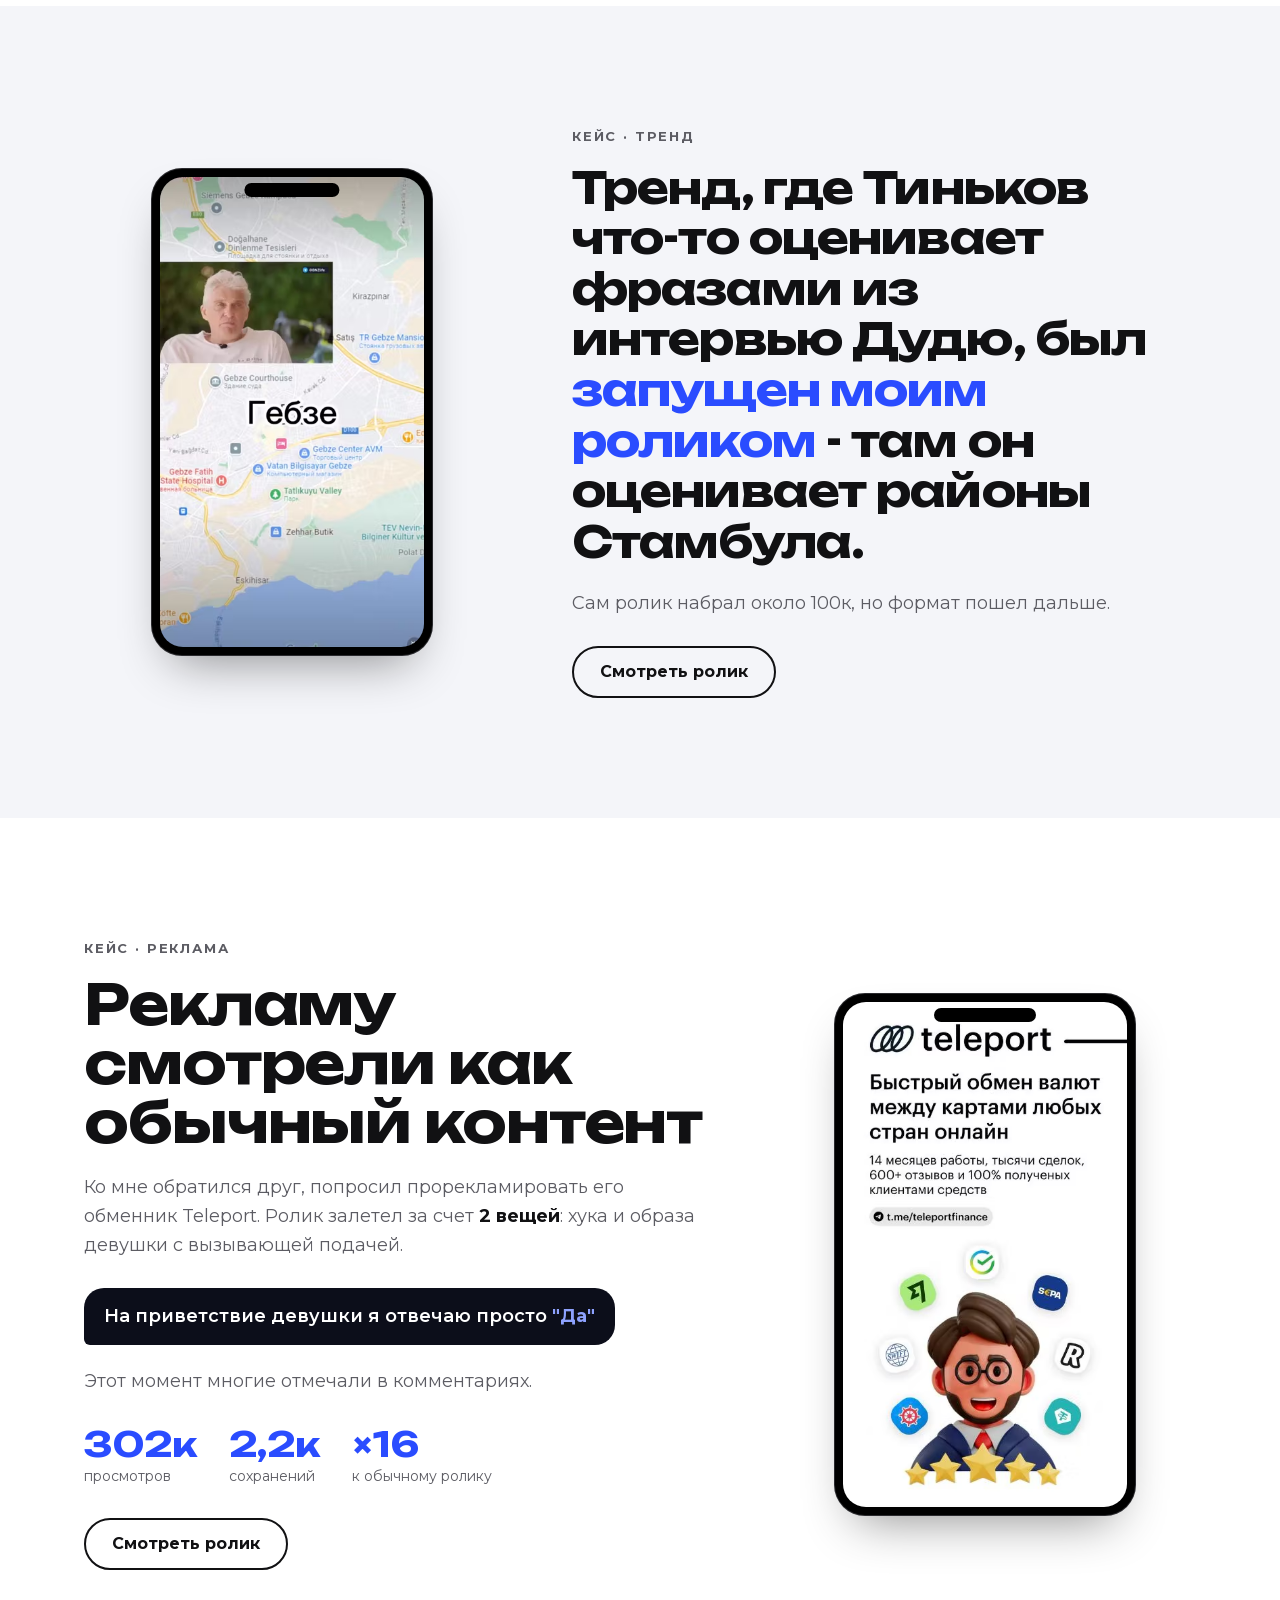
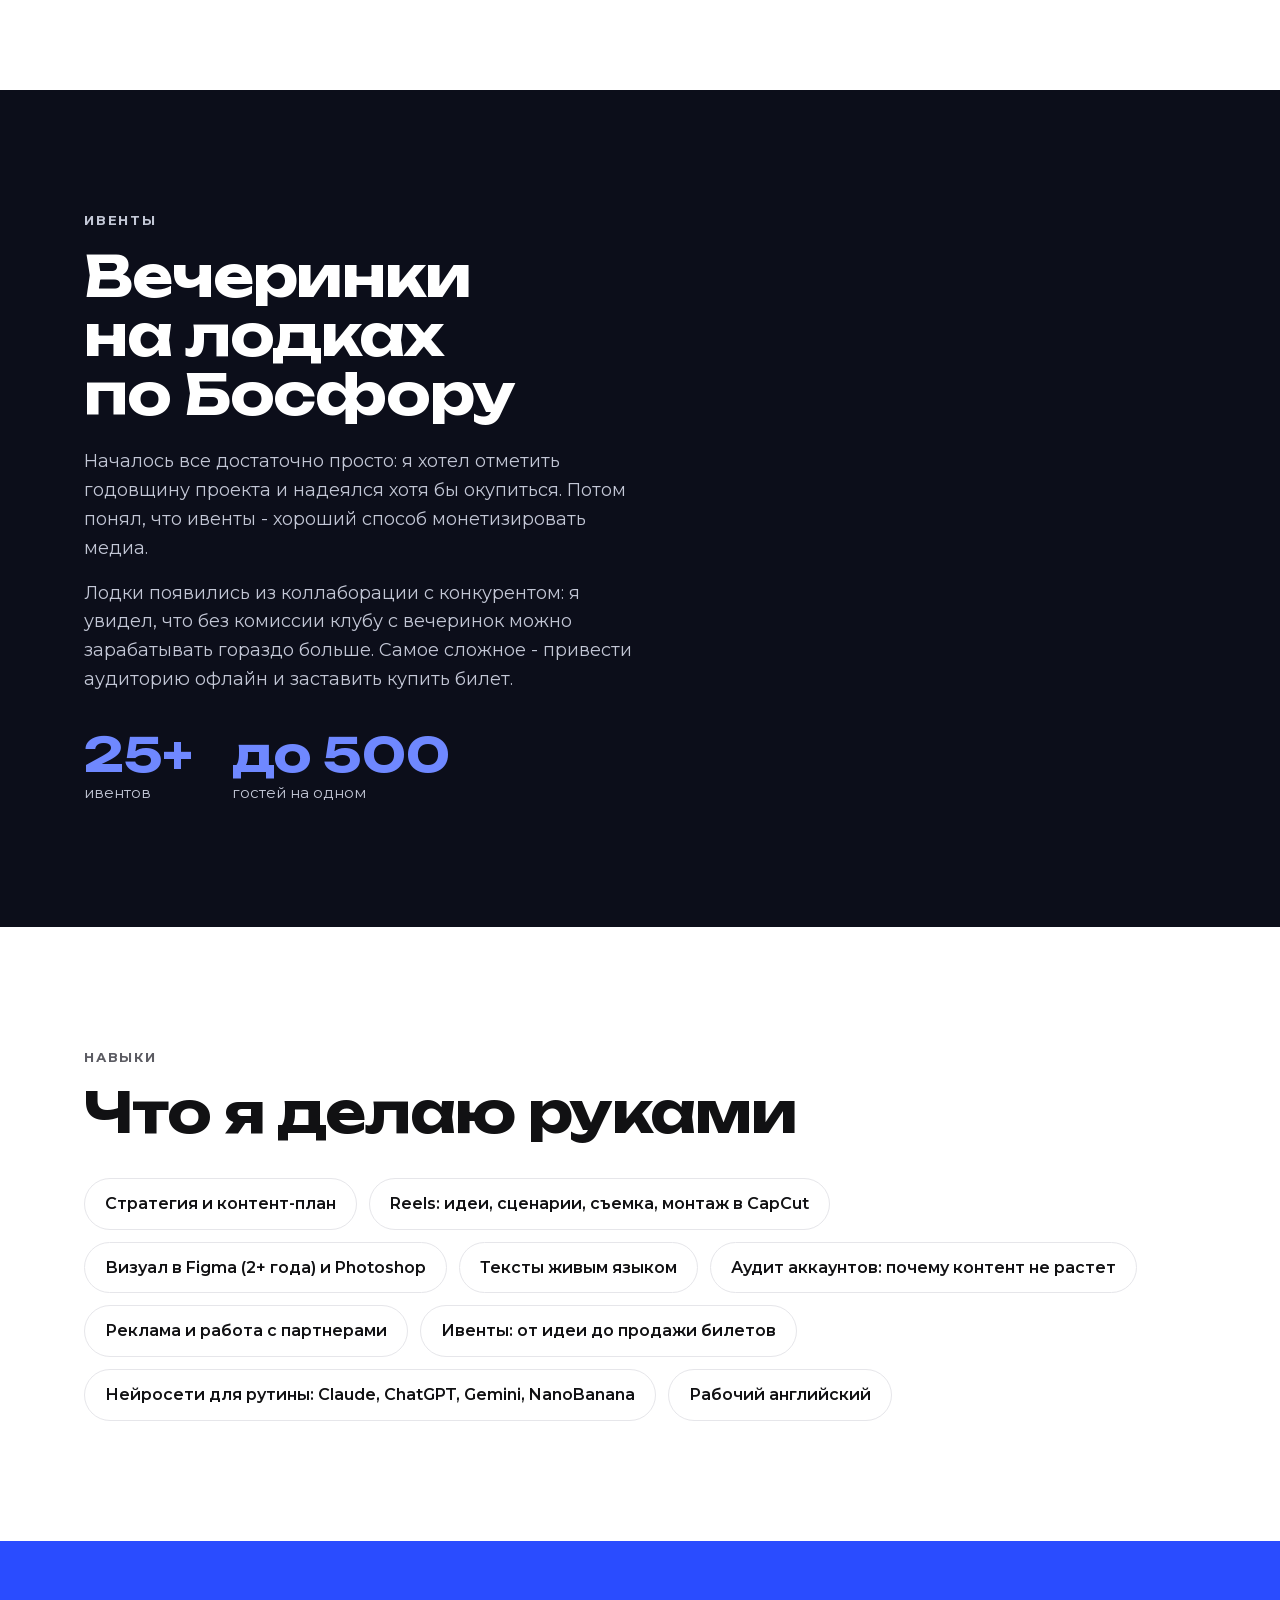
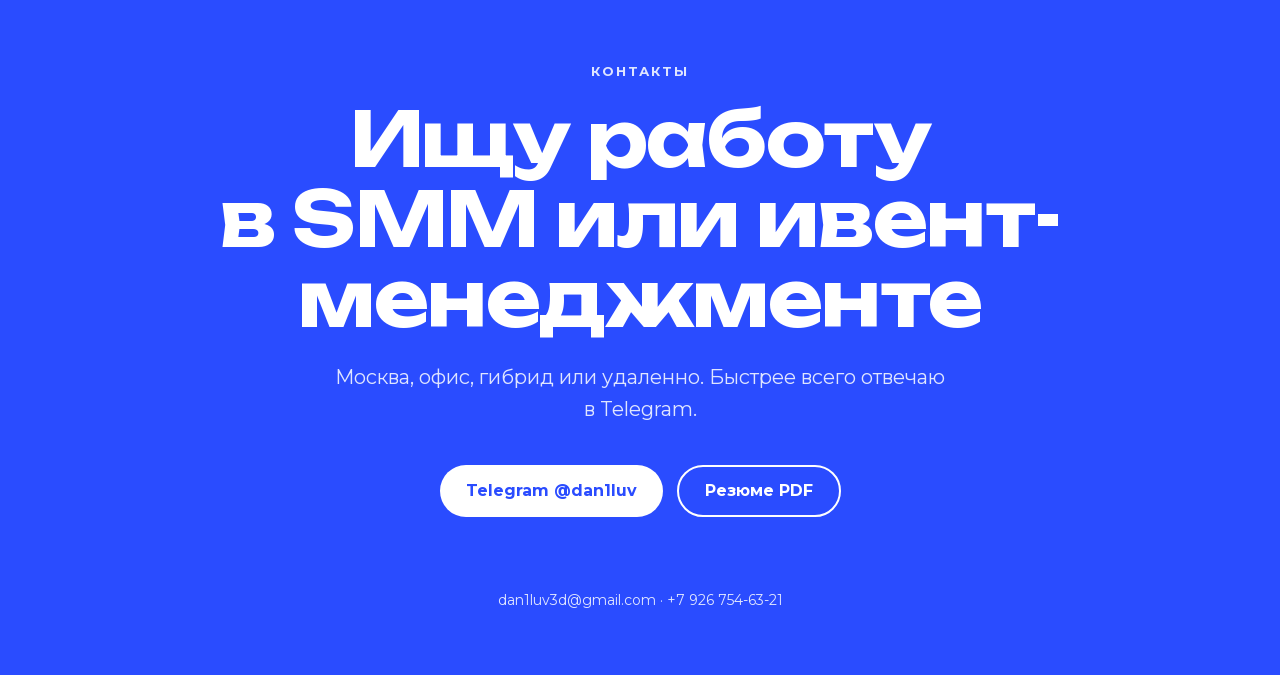
==== commit a5bacb0e: "Убрал 'без команды': в разные периоды была команда Co-Authored-By: Claude Opus 5.5 <noreply@anthropi" ====
--- a/index.html
+++ b/index.html
@@ -218,7 +218,7 @@
     <div>
       <p class="eyebrow">SMM · Reels · Ивенты</p>
       <h1>Вырастил медиа до <em>17,9&nbsp;млн</em> просмотров. Без бюджета.</h1>
-      <p class="lead">Меня зовут Евгений. В 2022 я запустил "Культуру.Стамбул" - медиа про город и его ночную жизнь, и делал все сам: идеи, сценарии, съемку, монтаж, визуал, рекламу и ивенты. Сейчас живу в Москве и ищу работу в&nbsp;SMM.</p>
+      <p class="lead">Меня зовут Евгений. В 2022 я запустил "Культуру.Стамбул" - медиа про город и его ночную жизнь, и отвечал за весь цикл: идеи, сценарии, съемку, монтаж, визуал, рекламу и ивенты. Сейчас живу в Москве и ищу работу в&nbsp;SMM.</p>
       <div class="ctas">
         <a class="btn btn-red" href="https://t.me/dan1luv" target="_blank" rel="noopener">Написать в Telegram</a>
         <a class="btn btn-ghost" href="https://drive.google.com/file/d/1KiIh1RaxD5HJk7oYUKaZbSrT0aZKg1KQ/view" target="_blank" rel="noopener">Резюме PDF</a>
@@ -283,7 +283,7 @@
     </div>
     <div class="rv">
       <p>В 2022 я переехал в Стамбул и решил не ждать работу, а сделать свою. Я люблю электронную музыку и клубную индустрию - так появилась идея медиа про город и его ночную жизнь.</p>
-      <p>Сначала мне помогали, потом я вел проект один: от идеи и съемки до рекламы и ивентов. Стамбульский проект сейчас на паузе, так как я живу в Москве, а в августе 2026 я запустил "Культуру" здесь.</p>
+      <p>В разные периоды мне помогала команда, а я отвечал за весь цикл: от идеи и съемки до рекламы и ивентов. Стамбульский проект сейчас на паузе, так как я живу в Москве, а в августе 2026 я запустил "Культуру" здесь.</p>
       <div class="links">
         <a class="chip" href="https://www.instagram.com/istanbul.culture/" target="_blank" rel="noopener">Instagram Стамбул</a>
         <a class="chip" href="https://t.me/istanbulculture" target="_blank" rel="noopener">Telegram Стамбул</a>
